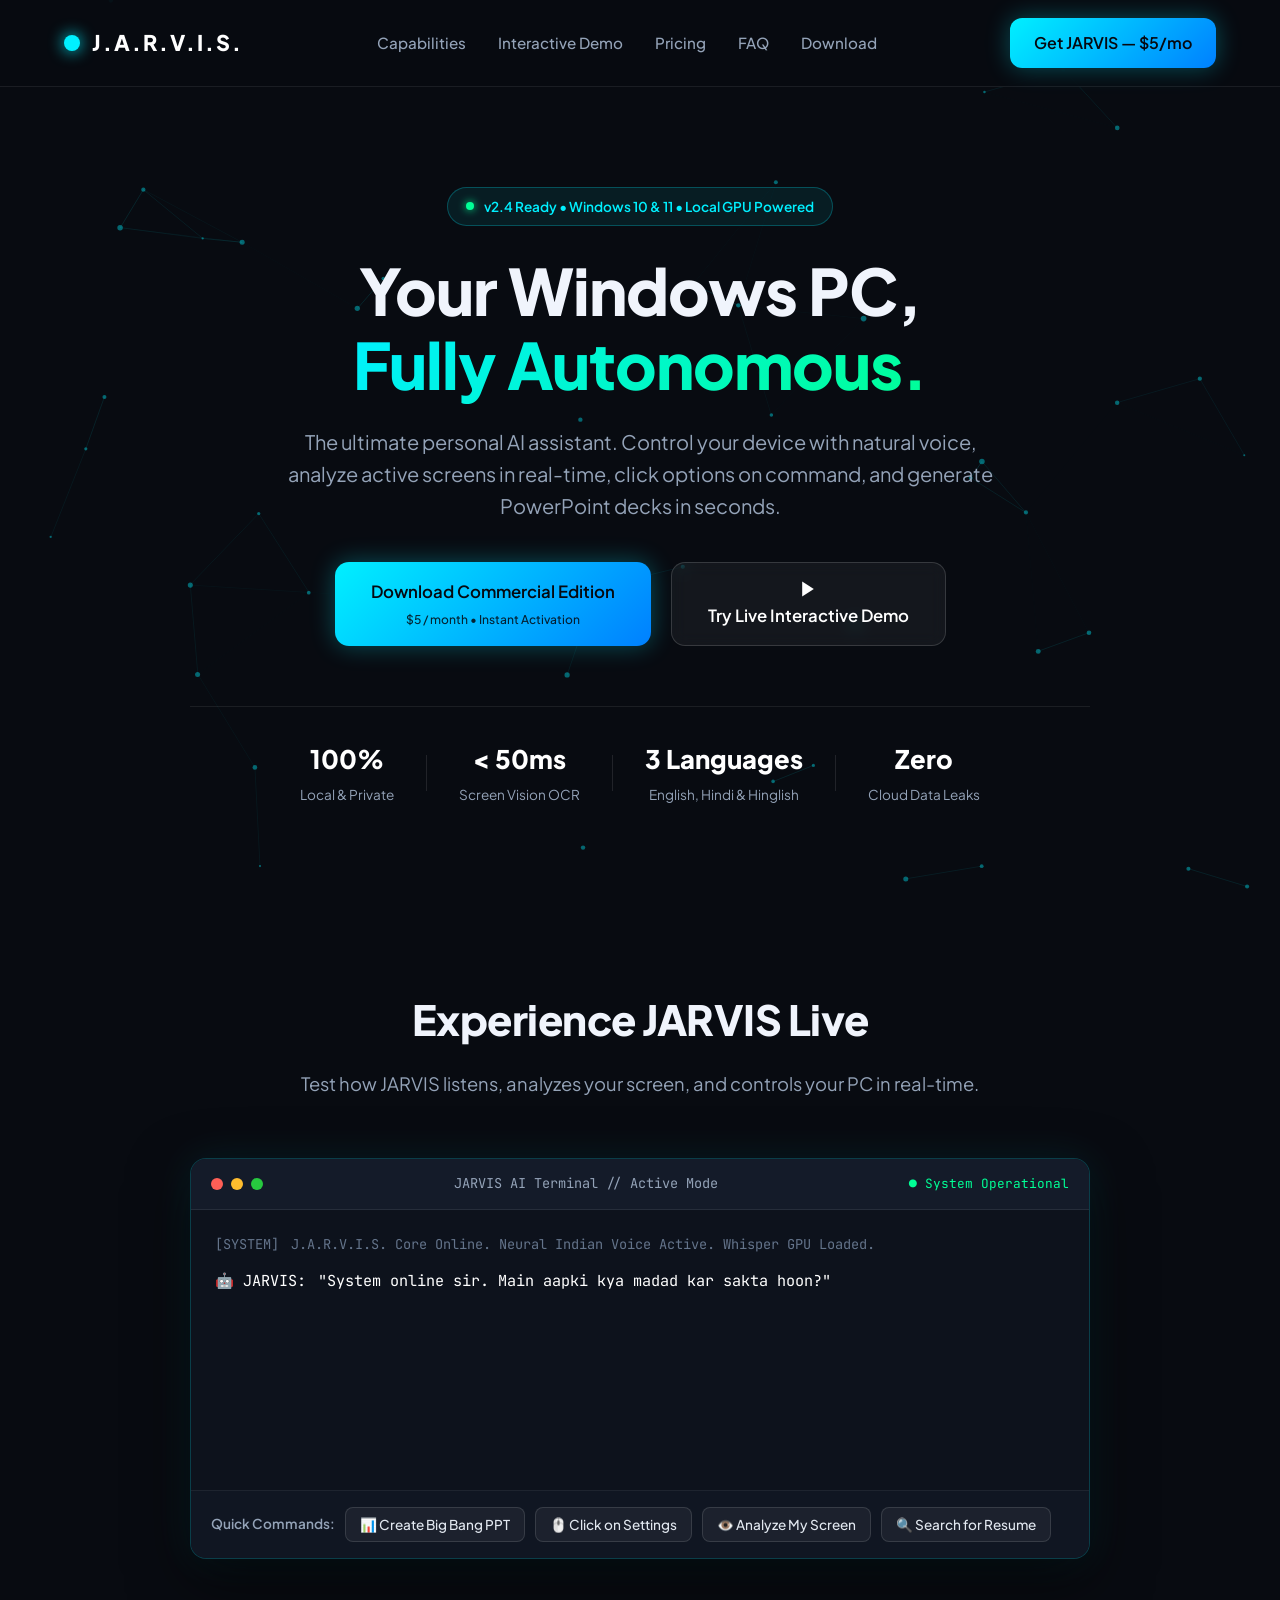
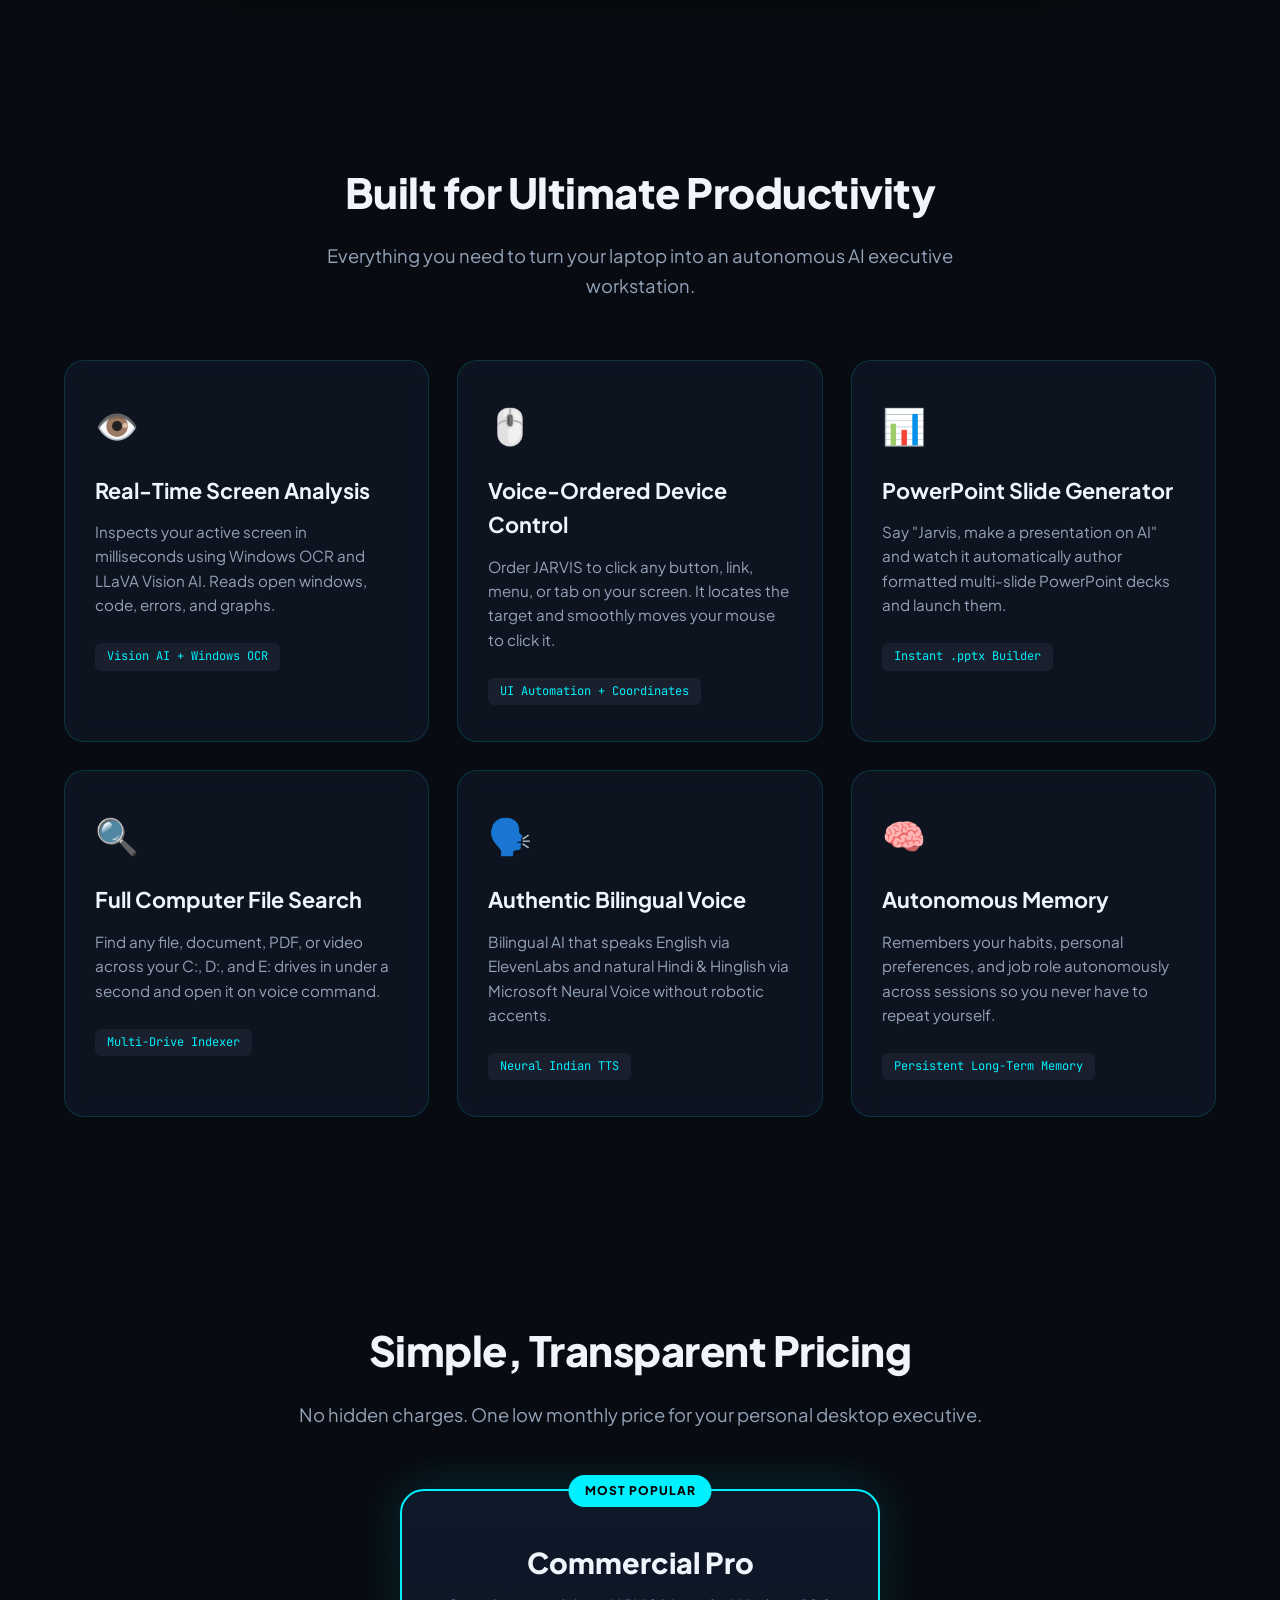
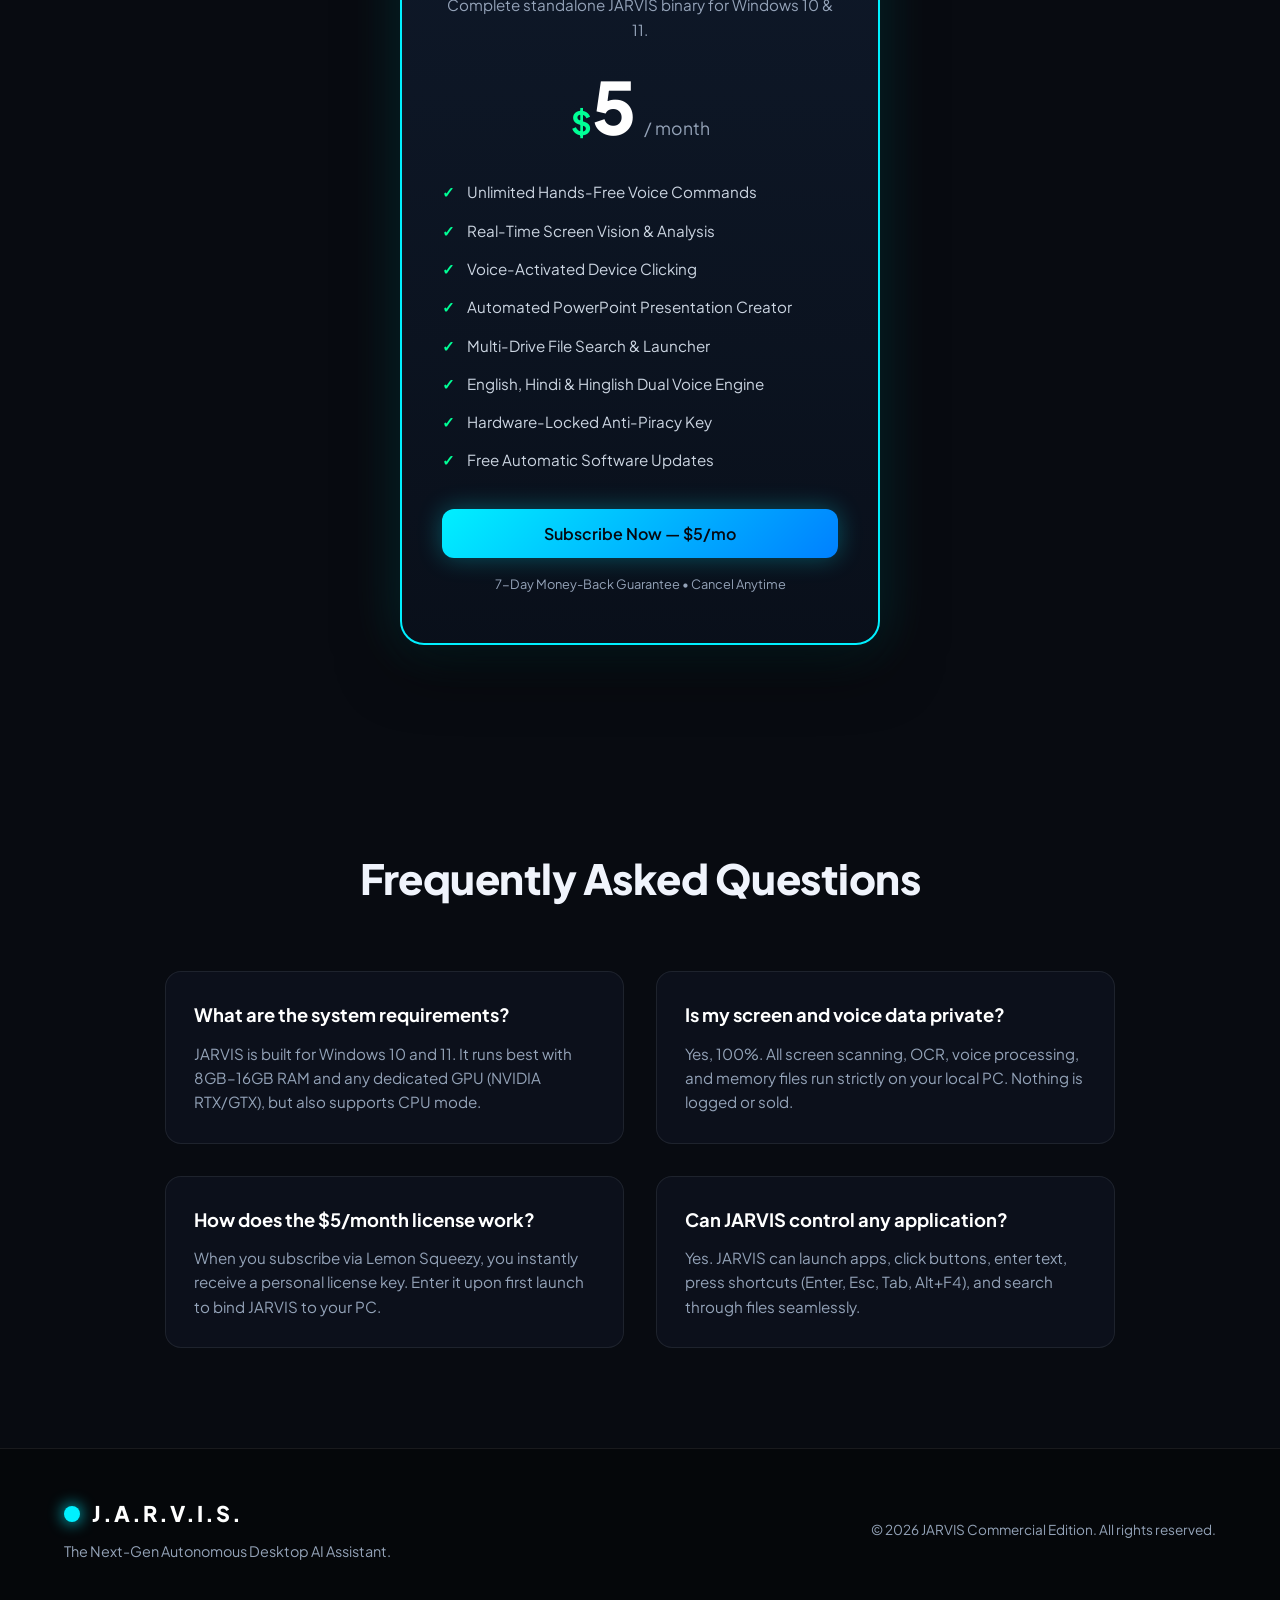
==== website/index.html @ 493669b1 "Add download page and navigation link" ====
<!DOCTYPE html>
<html lang="en">
<head>
  <meta charset="UTF-8">
  <meta name="viewport" content="width=device-width, initial-scale=1.0">
  <title>JARVIS — Autonomous AI Desktop Executive Assistant for Windows</title>
  <meta name="description" content="Control your PC with your voice, analyze your screen in real time, and create PowerPoint presentations on command. Powered by local GPU AI.">
  <link rel="preconnect" href="https://fonts.googleapis.com">
  <link rel="preconnect" href="https://fonts.gstatic.com" crossorigin>
  <link href="https://fonts.googleapis.com/css2?family=Plus+Jakarta+Sans:wght@300;400;500;600;700;800&family=JetBrains+Mono:wght@400;500;700&display=swap" rel="stylesheet">
  <link rel="stylesheet" href="styles.css">
</head>
<body>
  <!-- Cyber Background Canvas -->
  <canvas id="bg-canvas"></canvas>

  <!-- Navigation -->
  <nav class="navbar">
    <div class="nav-container">
      <div class="logo">
        <div class="logo-core"></div>
        <span>J.A.R.V.I.S.</span>
      </div>
      <div class="nav-links">
        <a href="#features">Capabilities</a>
        <a href="#demo">Interactive Demo</a>
        <a href="#pricing">Pricing</a>
        <a href="#faq">FAQ</a>
        <a href="download.html">Download</a>
      </div>
      <div class="nav-action">
        <a href="#pricing" class="btn btn-primary">Get JARVIS — $5/mo</a>
      </div>
    </div>
  </nav>

  <!-- Hero Section -->
  <header class="hero">
    <div class="hero-container">
      <div class="pill-badge">
        <span class="pulsing-dot"></span>
        v2.4 Ready • Windows 10 & 11 • Local GPU Powered
      </div>
      <h1 class="hero-title">
        Your Windows PC,<br>
        <span class="gradient-text">Fully Autonomous.</span>
      </h1>
      <p class="hero-subtitle">
        The ultimate personal AI assistant. Control your device with natural voice, analyze active screens in real-time, click options on command, and generate PowerPoint decks in seconds.
      </p>

      <div class="hero-cta">
        <a href="#pricing" class="btn btn-primary btn-lg">
          <span>Download Commercial Edition</span>
          <span class="btn-subtext">$5 / month • Instant Activation</span>
        </a>
        <a href="#demo" class="btn btn-secondary btn-lg">
          <svg width="20" height="20" viewBox="0 0 24 24" fill="currentColor">
            <polygon points="5 3 19 12 5 21 5 3"></polygon>
          </svg>
          Try Live Interactive Demo
        </a>
      </div>

      <!-- Trust Badges -->
      <div class="hero-stats">
        <div class="stat-item">
          <span class="stat-val">100%</span>
          <span class="stat-label">Local & Private</span>
        </div>
        <div class="stat-divider"></div>
        <div class="stat-item">
          <span class="stat-val">&lt; 50ms</span>
          <span class="stat-label">Screen Vision OCR</span>
        </div>
        <div class="stat-divider"></div>
        <div class="stat-item">
          <span class="stat-val">3 Languages</span>
          <span class="stat-label">English, Hindi & Hinglish</span>
        </div>
        <div class="stat-divider"></div>
        <div class="stat-item">
          <span class="stat-val">Zero</span>
          <span class="stat-label">Cloud Data Leaks</span>
        </div>
      </div>
    </div>
  </header>

  <!-- Live Simulated Playground Section -->
  <section id="demo" class="playground-section">
    <div class="section-container">
      <div class="section-header">
        <h2 class="section-title">Experience JARVIS Live</h2>
        <p class="section-subtitle">Test how JARVIS listens, analyzes your screen, and controls your PC in real-time.</p>
      </div>

      <div class="terminal-window">
        <div class="terminal-bar">
          <div class="terminal-dots">
            <span class="dot red"></span>
            <span class="dot yellow"></span>
            <span class="dot green"></span>
          </div>
          <div class="terminal-title">JARVIS AI Terminal // Active Mode</div>
          <div class="terminal-status">● System Operational</div>
        </div>

        <div class="terminal-body" id="terminal-body">
          <div class="log-row sys">
            <span class="time">[SYSTEM]</span>
            <span>J.A.R.V.I.S. Core Online. Neural Indian Voice Active. Whisper GPU Loaded.</span>
          </div>
          <div class="log-row bot">
            <span class="prefix">🤖 JARVIS:</span>
            <span>"System online sir. Main aapki kya madad kar sakta hoon?"</span>
          </div>
        </div>

        <div class="terminal-presets">
          <span class="presets-label">Quick Commands:</span>
          <button class="preset-pill" onclick="simulateCommand('create_ppt')">📊 Create Big Bang PPT</button>
          <button class="preset-pill" onclick="simulateCommand('click_settings')">🖱️ Click on Settings</button>
          <button class="preset-pill" onclick="simulateCommand('analyze_screen')">👁️ Analyze My Screen</button>
          <button class="preset-pill" onclick="simulateCommand('find_files')">🔍 Search for Resume</button>
        </div>
      </div>
    </div>
  </section>

  <!-- Features Grid -->
  <section id="features" class="features-section">
    <div class="section-container">
      <div class="section-header">
        <h2 class="section-title">Built for Ultimate Productivity</h2>
        <p class="section-subtitle">Everything you need to turn your laptop into an autonomous AI executive workstation.</p>
      </div>

      <div class="features-grid">
        <!-- Feature 1 -->
        <div class="feature-card">
          <div class="feature-icon">👁️</div>
          <h3>Real-Time Screen Analysis</h3>
          <p>Inspects your active screen in milliseconds using Windows OCR and LLaVA Vision AI. Reads open windows, code, errors, and graphs.</p>
          <div class="feature-tag">Vision AI + Windows OCR</div>
        </div>

        <!-- Feature 2 -->
        <div class="feature-card">
          <div class="feature-icon">🖱️</div>
          <h3>Voice-Ordered Device Control</h3>
          <p>Order JARVIS to click any button, link, menu, or tab on your screen. It locates the target and smoothly moves your mouse to click it.</p>
          <div class="feature-tag">UI Automation + Coordinates</div>
        </div>

        <!-- Feature 3 -->
        <div class="feature-card">
          <div class="feature-icon">📊</div>
          <h3>PowerPoint Slide Generator</h3>
          <p>Say "Jarvis, make a presentation on AI" and watch it automatically author formatted multi-slide PowerPoint decks and launch them.</p>
          <div class="feature-tag">Instant .pptx Builder</div>
        </div>

        <!-- Feature 4 -->
        <div class="feature-card">
          <div class="feature-icon">🔍</div>
          <h3>Full Computer File Search</h3>
          <p>Find any file, document, PDF, or video across your C:, D:, and E: drives in under a second and open it on voice command.</p>
          <div class="feature-tag">Multi-Drive Indexer</div>
        </div>

        <!-- Feature 5 -->
        <div class="feature-card">
          <div class="feature-icon">🗣️</div>
          <h3>Authentic Bilingual Voice</h3>
          <p>Bilingual AI that speaks English via ElevenLabs and natural Hindi & Hinglish via Microsoft Neural Voice without robotic accents.</p>
          <div class="feature-tag">Neural Indian TTS</div>
        </div>

        <!-- Feature 6 -->
        <div class="feature-card">
          <div class="feature-icon">🧠</div>
          <h3>Autonomous Memory</h3>
          <p>Remembers your habits, personal preferences, and job role autonomously across sessions so you never have to repeat yourself.</p>
          <div class="feature-tag">Persistent Long-Term Memory</div>
        </div>
      </div>
    </div>
  </section>

  <!-- Pricing Section -->
  <section id="pricing" class="pricing-section">
    <div class="section-container">
      <div class="section-header">
        <h2 class="section-title">Simple, Transparent Pricing</h2>
        <p class="section-subtitle">No hidden charges. One low monthly price for your personal desktop executive.</p>
      </div>

      <div class="pricing-card-wrapper">
        <div class="pricing-card featured">
          <div class="pricing-badge">MOST POPULAR</div>
          <h3 class="plan-name">Commercial Pro</h3>
          <p class="plan-desc">Complete standalone JARVIS binary for Windows 10 & 11.</p>
          
          <div class="plan-price">
            <span class="currency">$</span>
            <span class="amount">5</span>
            <span class="period">/ month</span>
          </div>

          <ul class="plan-features">
            <li><span>✓</span> Unlimited Hands-Free Voice Commands</li>
            <li><span>✓</span> Real-Time Screen Vision & Analysis</li>
            <li><span>✓</span> Voice-Activated Device Clicking</li>
            <li><span>✓</span> Automated PowerPoint Presentation Creator</li>
            <li><span>✓</span> Multi-Drive File Search & Launcher</li>
            <li><span>✓</span> English, Hindi & Hinglish Dual Voice Engine</li>
            <li><span>✓</span> Hardware-Locked Anti-Piracy Key</li>
            <li><span>✓</span> Free Automatic Software Updates</li>
          </ul>

          <a href="https://yourstore.lemonsqueezy.com" class="btn btn-primary btn-block">
            Subscribe Now — $5/mo
          </a>
          <p class="money-back">7-Day Money-Back Guarantee • Cancel Anytime</p>
        </div>
      </div>
    </div>
  </section>

  <!-- FAQ Section -->
  <section id="faq" class="faq-section">
    <div class="section-container">
      <div class="section-header">
        <h2 class="section-title">Frequently Asked Questions</h2>
      </div>

      <div class="faq-grid">
        <div class="faq-item">
          <h4>What are the system requirements?</h4>
          <p>JARVIS is built for Windows 10 and 11. It runs best with 8GB–16GB RAM and any dedicated GPU (NVIDIA RTX/GTX), but also supports CPU mode.</p>
        </div>
        <div class="faq-item">
          <h4>Is my screen and voice data private?</h4>
          <p>Yes, 100%. All screen scanning, OCR, voice processing, and memory files run strictly on your local PC. Nothing is logged or sold.</p>
        </div>
        <div class="faq-item">
          <h4>How does the $5/month license work?</h4>
          <p>When you subscribe via Lemon Squeezy, you instantly receive a personal license key. Enter it upon first launch to bind JARVIS to your PC.</p>
        </div>
        <div class="faq-item">
          <h4>Can JARVIS control any application?</h4>
          <p>Yes. JARVIS can launch apps, click buttons, enter text, press shortcuts (Enter, Esc, Tab, Alt+F4), and search through files seamlessly.</p>
        </div>
      </div>
    </div>
  </section>

  <!-- Footer -->
  <footer class="footer">
    <div class="footer-container">
      <div class="footer-brand">
        <div class="logo">
          <div class="logo-core"></div>
          <span>J.A.R.V.I.S.</span>
        </div>
        <p>The Next-Gen Autonomous Desktop AI Assistant.</p>
      </div>
      <div class="footer-copy">
        © 2026 JARVIS Commercial Edition. All rights reserved.
      </div>
    </div>
  </footer>

  <script src="app.js"></script>
</body>
</html>
---- website/styles.css ----
:root {
  --bg-dark: #080b11;
  --bg-card: rgba(16, 23, 38, 0.75);
  --bg-card-border: rgba(0, 240, 255, 0.15);
  --cyan: #00f0ff;
  --cyan-glow: rgba(0, 240, 255, 0.35);
  --blue: #0080ff;
  --green: #00ff96;
  --text-main: #f0f4fc;
  --text-muted: #94a3b8;
  --font-main: 'Plus Jakarta Sans', -apple-system, sans-serif;
  --font-code: 'JetBrains Mono', monospace;
}

* {
  box-sizing: border-box;
  margin: 0;
  padding: 0;
}

html {
  scroll-behavior: smooth;
}

body {
  background-color: var(--bg-dark);
  color: var(--text-main);
  font-family: var(--font-main);
  line-height: 1.6;
  overflow-x: hidden;
  position: relative;
}

#bg-canvas {
  position: fixed;
  top: 0;
  left: 0;
  width: 100vw;
  height: 100vh;
  z-index: -1;
  pointer-events: none;
}

/* Navbar */
.navbar {
  position: sticky;
  top: 0;
  z-index: 100;
  backdrop-filter: blur(16px);
  background: rgba(8, 11, 17, 0.85);
  border-bottom: 1px solid rgba(255, 255, 255, 0.08);
  padding: 18px 0;
}

.nav-container {
  max-width: 1200px;
  margin: 0 auto;
  padding: 0 24px;
  display: flex;
  align-items: center;
  justify-content: space-between;
}

.logo {
  display: flex;
  align-items: center;
  gap: 12px;
  font-weight: 800;
  font-size: 1.35rem;
  letter-spacing: 2px;
  color: #fff;
}

.logo-core {
  width: 16px;
  height: 16px;
  border-radius: 50%;
  background: var(--cyan);
  box-shadow: 0 0 16px var(--cyan);
  animation: pulse 2s infinite ease-in-out;
}

@keyframes pulse {
  0%, 100% { transform: scale(1); opacity: 0.85; }
  50% { transform: scale(1.3); opacity: 1; box-shadow: 0 0 24px var(--cyan); }
}

.nav-links {
  display: flex;
  gap: 32px;
}

.nav-links a {
  color: var(--text-muted);
  text-decoration: none;
  font-size: 0.95rem;
  font-weight: 500;
  transition: color 0.2s;
}

.nav-links a:hover {
  color: var(--cyan);
}

/* Buttons */
.btn {
  display: inline-flex;
  flex-direction: column;
  align-items: center;
  justify-content: center;
  gap: 4px;
  padding: 12px 24px;
  border-radius: 12px;
  font-weight: 600;
  text-decoration: none;
  cursor: pointer;
  transition: all 0.25s ease;
  border: none;
}

.btn-primary {
  background: linear-gradient(135deg, #00f0ff, #0080ff);
  color: #060910;
  box-shadow: 0 0 24px rgba(0, 240, 255, 0.3);
}

.btn-primary:hover {
  transform: translateY(-2px);
  box-shadow: 0 0 36px rgba(0, 240, 255, 0.5);
}

.btn-secondary {
  background: rgba(255, 255, 255, 0.05);
  color: #fff;
  border: 1px solid rgba(255, 255, 255, 0.15);
  backdrop-filter: blur(8px);
}

.btn-secondary:hover {
  background: rgba(255, 255, 255, 0.1);
  border-color: var(--cyan);
  color: var(--cyan);
}

.btn-lg {
  padding: 16px 36px;
  font-size: 1.05rem;
  border-radius: 14px;
}

.btn-subtext {
  font-size: 0.75rem;
  font-weight: 500;
  opacity: 0.85;
}

.btn-block {
  width: 100%;
}

/* Hero */
.hero {
  padding: 100px 24px 80px;
  text-align: center;
  position: relative;
}

.hero-container {
  max-width: 900px;
  margin: 0 auto;
}

.pill-badge {
  display: inline-flex;
  align-items: center;
  gap: 10px;
  padding: 8px 18px;
  background: rgba(0, 240, 255, 0.08);
  border: 1px solid rgba(0, 240, 255, 0.25);
  border-radius: 100px;
  font-size: 0.85rem;
  font-weight: 600;
  color: var(--cyan);
  margin-bottom: 28px;
}

.pulsing-dot {
  width: 8px;
  height: 8px;
  background: var(--green);
  border-radius: 50%;
  box-shadow: 0 0 8px var(--green);
}

.hero-title {
  font-size: 4rem;
  font-weight: 800;
  line-height: 1.15;
  letter-spacing: -1px;
  margin-bottom: 24px;
}

.gradient-text {
  background: linear-gradient(135deg, #00f0ff, #00ff96);
  -webkit-background-clip: text;
  -webkit-text-fill-color: transparent;
}

.hero-subtitle {
  font-size: 1.25rem;
  color: var(--text-muted);
  max-width: 720px;
  margin: 0 auto 40px;
}

.hero-cta {
  display: flex;
  justify-content: center;
  gap: 20px;
  margin-bottom: 60px;
  flex-wrap: wrap;
}

.hero-stats {
  display: flex;
  justify-content: center;
  align-items: center;
  gap: 32px;
  padding-top: 32px;
  border-top: 1px solid rgba(255, 255, 255, 0.08);
  flex-wrap: wrap;
}

.stat-item {
  display: flex;
  flex-direction: column;
  gap: 4px;
}

.stat-val {
  font-size: 1.6rem;
  font-weight: 800;
  color: #fff;
}

.stat-label {
  font-size: 0.85rem;
  color: var(--text-muted);
}

.stat-divider {
  width: 1px;
  height: 36px;
  background: rgba(255, 255, 255, 0.1);
}

/* Section Common */
.section-container {
  max-width: 1200px;
  margin: 0 auto;
  padding: 100px 24px;
}

.section-header {
  text-align: center;
  max-width: 700px;
  margin: 0 auto 60px;
}

.section-title {
  font-size: 2.6rem;
  font-weight: 800;
  margin-bottom: 16px;
  letter-spacing: -0.5px;
}

.section-subtitle {
  color: var(--text-muted);
  font-size: 1.15rem;
}

/* Terminal Playground */
.terminal-window {
  background: #0d121c;
  border: 1px solid rgba(0, 240, 255, 0.2);
  border-radius: 16px;
  overflow: hidden;
  box-shadow: 0 20px 60px rgba(0, 0, 0, 0.6), 0 0 40px rgba(0, 240, 255, 0.1);
  max-width: 900px;
  margin: 0 auto;
}

.terminal-bar {
  background: #141b29;
  padding: 14px 20px;
  display: flex;
  align-items: center;
  justify-content: space-between;
  border-bottom: 1px solid rgba(255, 255, 255, 0.08);
}

.terminal-dots {
  display: flex;
  gap: 8px;
}

.dot {
  width: 12px;
  height: 12px;
  border-radius: 50%;
}
.dot.red { background: #ff5f56; }
.dot.yellow { background: #ffbd2e; }
.dot.green { background: #27c93f; }

.terminal-title {
  font-family: var(--font-code);
  font-size: 0.85rem;
  color: var(--text-muted);
}

.terminal-status {
  font-family: var(--font-code);
  font-size: 0.8rem;
  color: var(--green);
}

.terminal-body {
  padding: 24px;
  min-height: 280px;
  max-height: 380px;
  overflow-y: auto;
  font-family: var(--font-code);
  font-size: 0.95rem;
  display: flex;
  flex-direction: column;
  gap: 16px;
}

.log-row {
  display: flex;
  gap: 12px;
  line-height: 1.5;
}

.log-row.sys {
  color: #64748b;
  font-size: 0.85rem;
}

.log-row.user {
  color: var(--cyan);
}

.log-row.bot {
  color: #fff;
}

.log-row.action {
  color: #fbbf24;
}

.terminal-presets {
  background: #101622;
  padding: 16px 20px;
  border-top: 1px solid rgba(255, 255, 255, 0.06);
  display: flex;
  align-items: center;
  gap: 10px;
  flex-wrap: wrap;
}

.presets-label {
  font-size: 0.85rem;
  color: var(--text-muted);
  font-weight: 600;
}

.preset-pill {
  background: rgba(255, 255, 255, 0.05);
  border: 1px solid rgba(255, 255, 255, 0.12);
  color: #e2e8f0;
  padding: 8px 14px;
  border-radius: 8px;
  font-size: 0.85rem;
  cursor: pointer;
  transition: all 0.2s;
  font-family: var(--font-main);
  font-weight: 500;
}

.preset-pill:hover {
  background: rgba(0, 240, 255, 0.12);
  border-color: var(--cyan);
  color: var(--cyan);
}

/* Features Grid */
.features-grid {
  display: grid;
  grid-template-columns: repeat(auto-fit, minmax(340px, 1fr));
  gap: 28px;
}

.feature-card {
  background: var(--bg-card);
  border: 1px solid var(--bg-card-border);
  padding: 36px 30px;
  border-radius: 20px;
  backdrop-filter: blur(12px);
  transition: transform 0.25s, border-color 0.25s, box-shadow 0.25s;
}

.feature-card:hover {
  transform: translateY(-6px);
  border-color: var(--cyan);
  box-shadow: 0 12px 40px rgba(0, 240, 255, 0.15);
}

.feature-icon {
  font-size: 2.2rem;
  margin-bottom: 20px;
}

.feature-card h3 {
  font-size: 1.35rem;
  font-weight: 700;
  margin-bottom: 12px;
}

.feature-card p {
  color: var(--text-muted);
  font-size: 0.95rem;
  margin-bottom: 24px;
}

.feature-tag {
  display: inline-block;
  padding: 4px 12px;
  border-radius: 6px;
  background: rgba(255, 255, 255, 0.05);
  font-family: var(--font-code);
  font-size: 0.75rem;
  color: var(--cyan);
}

/* Pricing Card */
.pricing-card-wrapper {
  max-width: 480px;
  margin: 0 auto;
}

.pricing-card {
  background: linear-gradient(180deg, rgba(16, 26, 44, 0.9), rgba(10, 16, 28, 0.9));
  border: 2px solid var(--cyan);
  border-radius: 24px;
  padding: 48px 40px;
  position: relative;
  box-shadow: 0 20px 60px rgba(0, 0, 0, 0.6), 0 0 50px rgba(0, 240, 255, 0.2);
  text-align: center;
}

.pricing-badge {
  position: absolute;
  top: -16px;
  left: 50%;
  transform: translateX(-50%);
  background: var(--cyan);
  color: #000;
  font-weight: 800;
  font-size: 0.75rem;
  padding: 6px 16px;
  border-radius: 100px;
  letter-spacing: 1px;
}

.plan-name {
  font-size: 1.8rem;
  font-weight: 800;
  margin-bottom: 8px;
}

.plan-desc {
  color: var(--text-muted);
  font-size: 0.95rem;
  margin-bottom: 28px;
}

.plan-price {
  display: flex;
  align-items: baseline;
  justify-content: center;
  margin-bottom: 32px;
}

.plan-price .currency {
  font-size: 2rem;
  font-weight: 700;
  color: var(--green);
}

.plan-price .amount {
  font-size: 4.5rem;
  font-weight: 800;
  color: #fff;
  line-height: 1;
}

.plan-price .period {
  font-size: 1.1rem;
  color: var(--text-muted);
  margin-left: 8px;
}

.plan-features {
  list-style: none;
  text-align: left;
  margin-bottom: 36px;
  display: flex;
  flex-direction: column;
  gap: 14px;
}

.plan-features li {
  display: flex;
  align-items: center;
  gap: 12px;
  font-size: 0.95rem;
  color: #cbd5e1;
}

.plan-features li span {
  color: var(--green);
  font-weight: 800;
}

.money-back {
  font-size: 0.8rem;
  color: var(--text-muted);
  margin-top: 16px;
}

/* FAQ */
.faq-grid {
  display: grid;
  grid-template-columns: repeat(auto-fit, minmax(400px, 1fr));
  gap: 32px;
  max-width: 950px;
  margin: 0 auto;
}

.faq-item {
  background: rgba(16, 23, 38, 0.5);
  border: 1px solid rgba(255, 255, 255, 0.08);
  padding: 28px;
  border-radius: 16px;
}

.faq-item h4 {
  font-size: 1.15rem;
  margin-bottom: 12px;
  color: #fff;
}

.faq-item p {
  color: var(--text-muted);
  font-size: 0.95rem;
}

/* Footer */
.footer {
  border-top: 1px solid rgba(255, 255, 255, 0.08);
  padding: 48px 0;
  background: #05070a;
}

.footer-container {
  max-width: 1200px;
  margin: 0 auto;
  padding: 0 24px;
  display: flex;
  align-items: center;
  justify-content: space-between;
  flex-wrap: wrap;
  gap: 24px;
}

.footer-brand p {
  color: var(--text-muted);
  font-size: 0.9rem;
  margin-top: 8px;
}

.footer-copy {
  color: var(--text-muted);
  font-size: 0.85rem;
}

@media (max-width: 768px) {
  .hero-title { font-size: 2.8rem; }
  .nav-links { display: none; }
  .features-grid { grid-template-columns: 1fr; }
  .faq-grid { grid-template-columns: 1fr; }
}
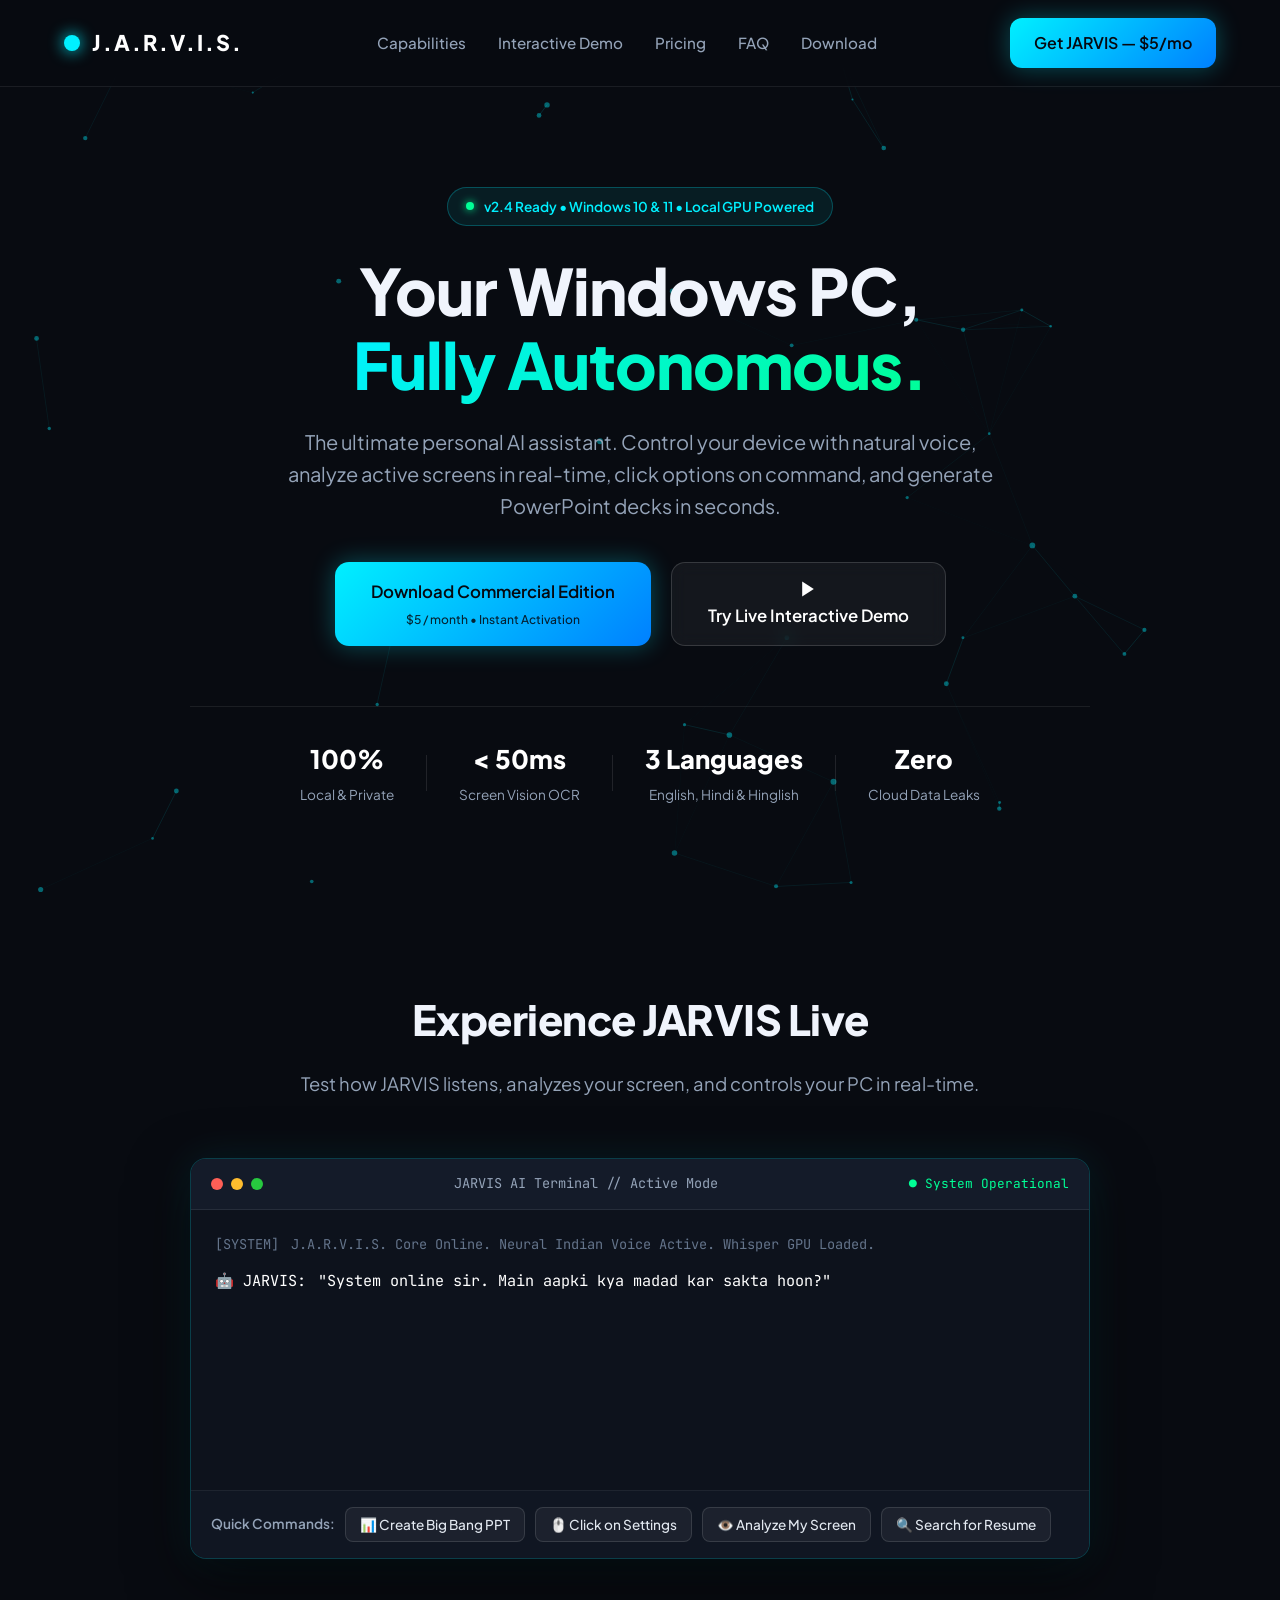
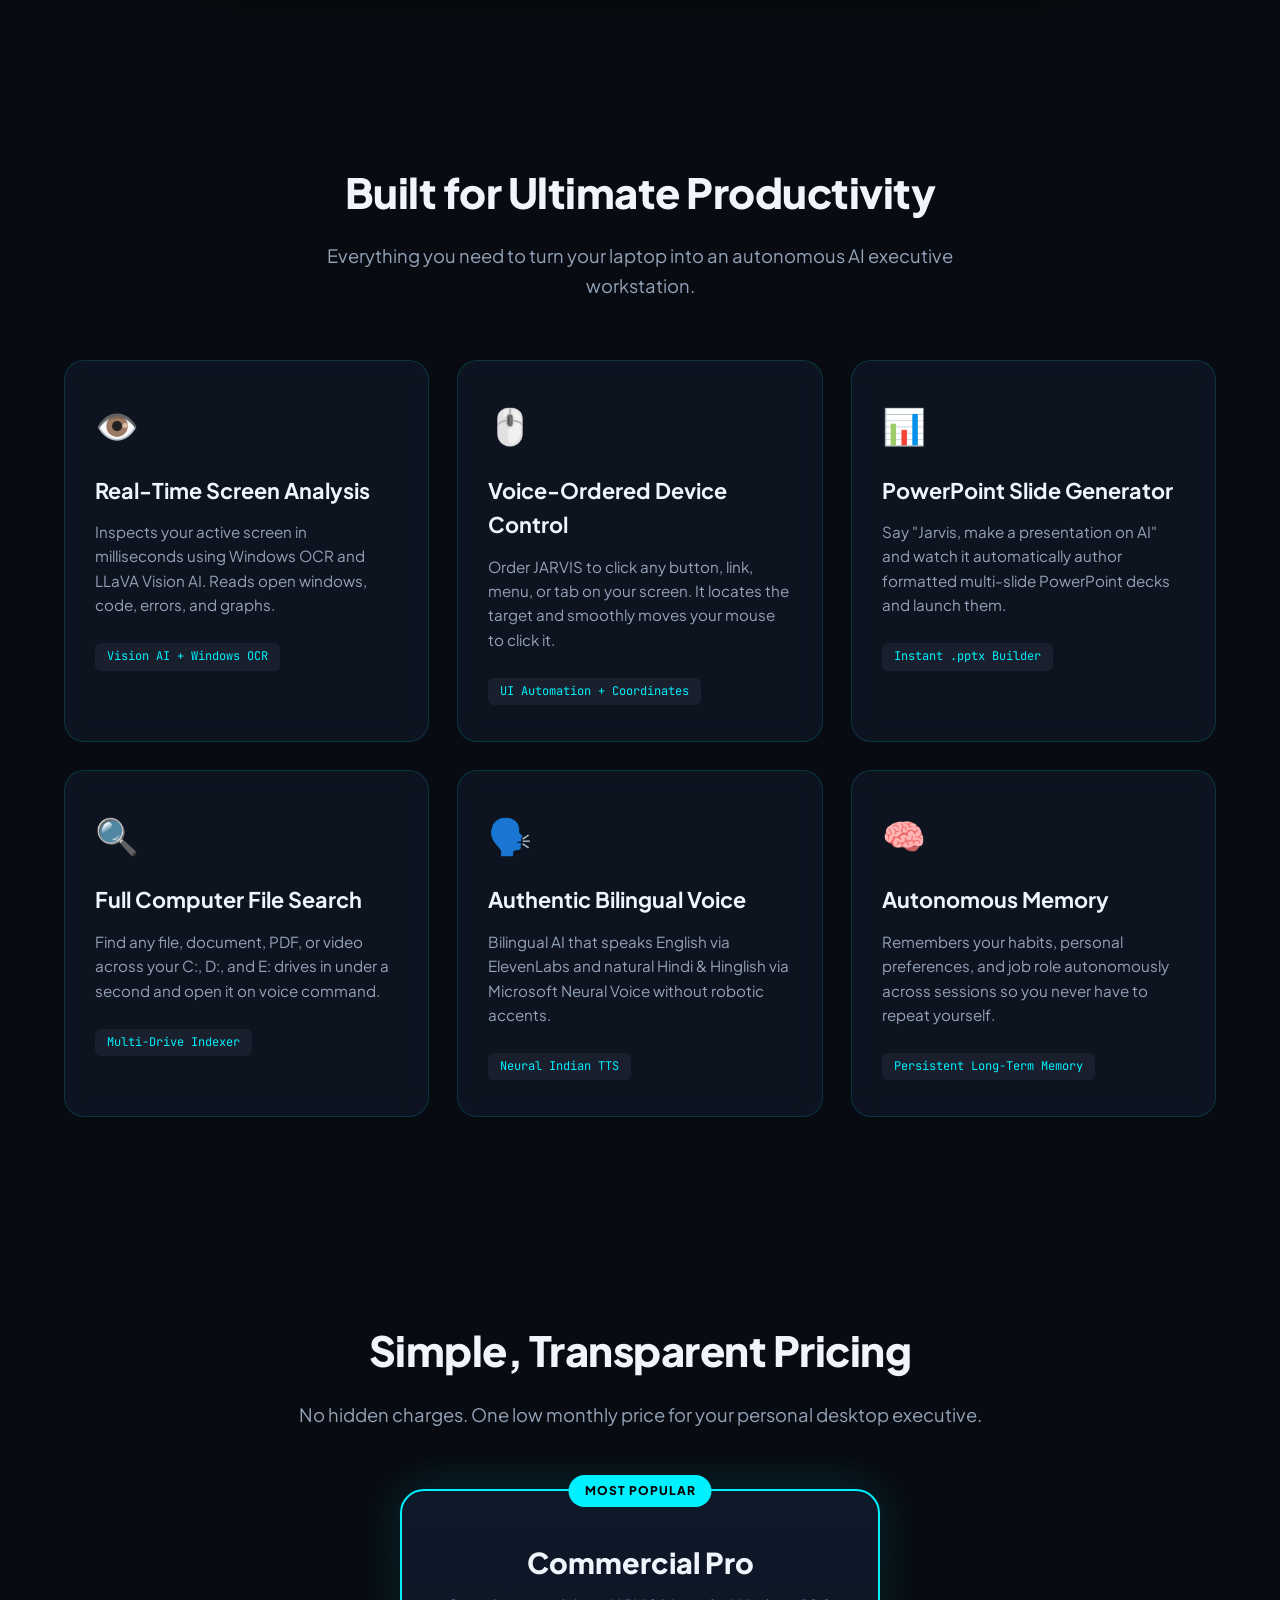
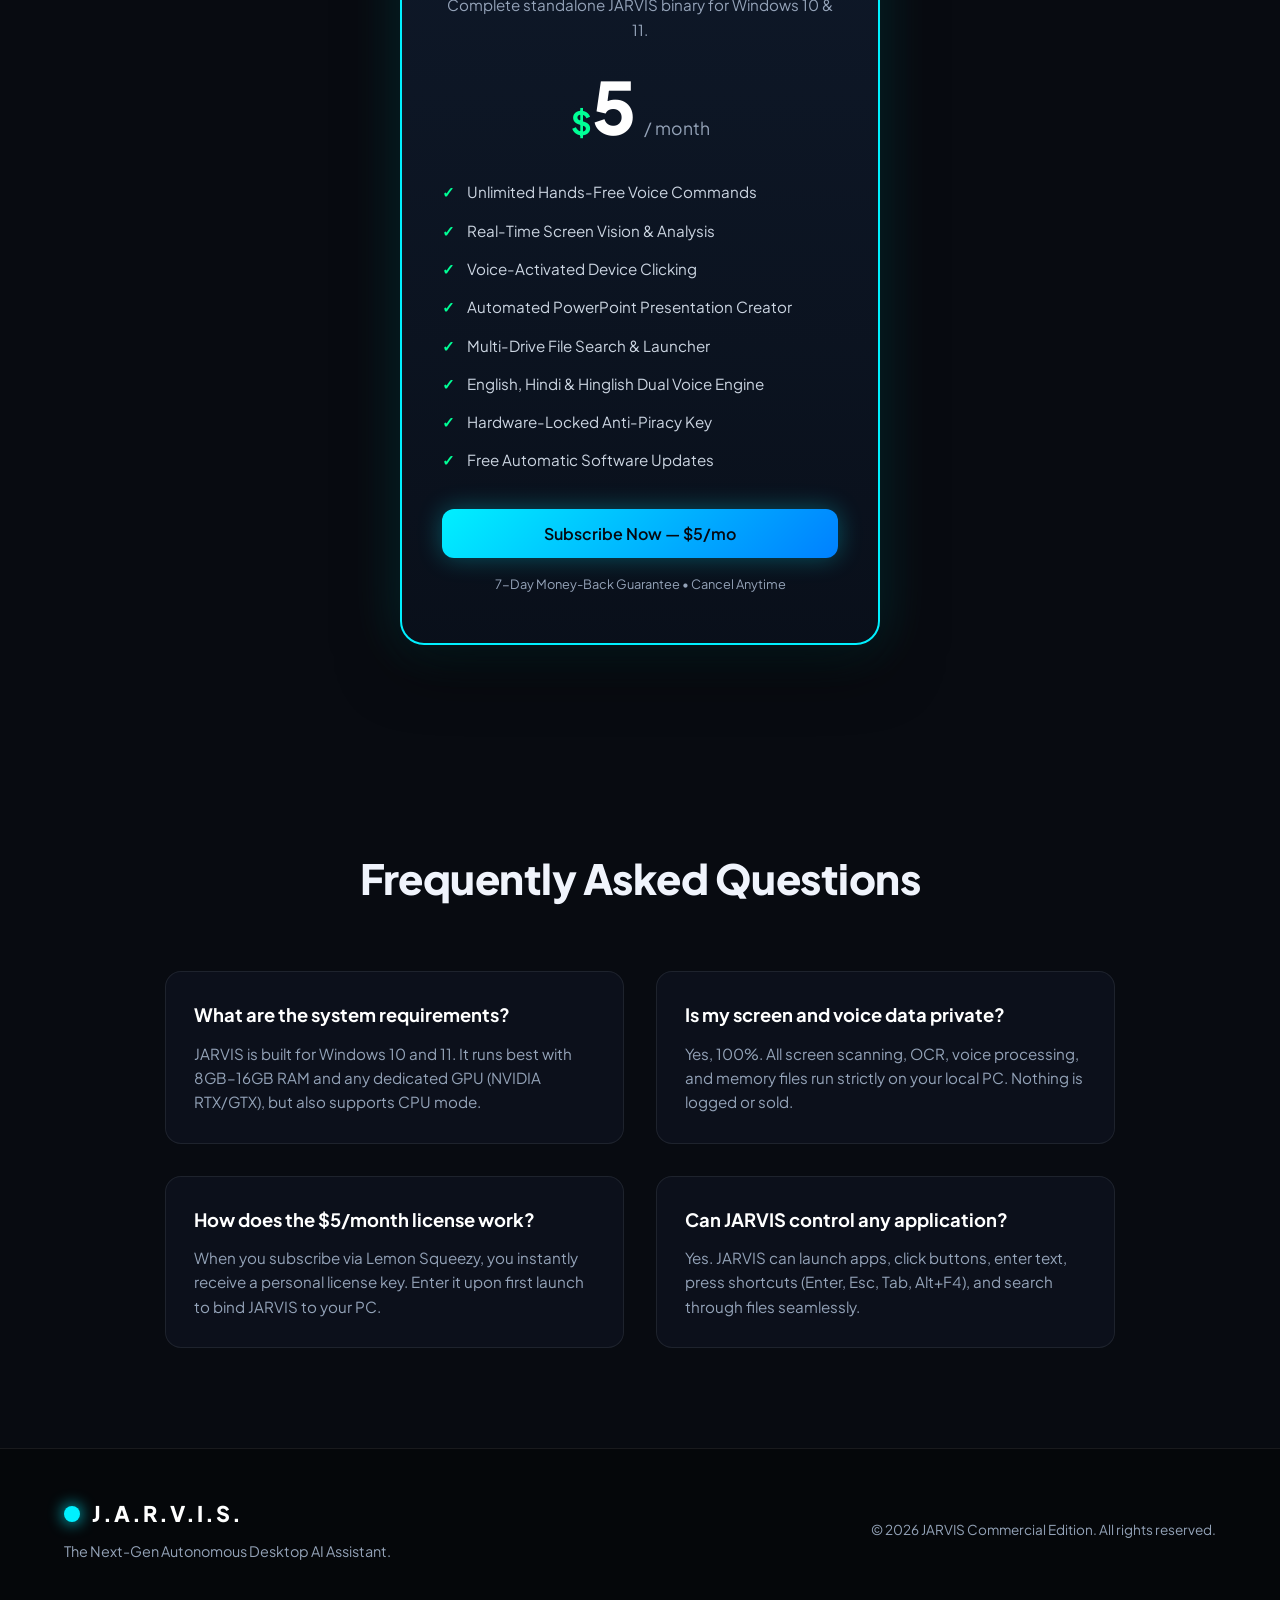
==== commit cc95337f: "Update Lemon Squeezy URL and add download page to docs" ====
--- a/website/index.html
+++ b/website/index.html
@@ -219,7 +219,7 @@
             <li><span>✓</span> Free Automatic Software Updates</li>
           </ul>
 
-          <a href="https://yourstore.lemonsqueezy.com" class="btn btn-primary btn-block">
+          <a href="https://paarushanand22.lemonsqueezy.com" class="btn btn-primary btn-block">
             Subscribe Now — $5/mo
           </a>
           <p class="money-back">7-Day Money-Back Guarantee • Cancel Anytime</p>
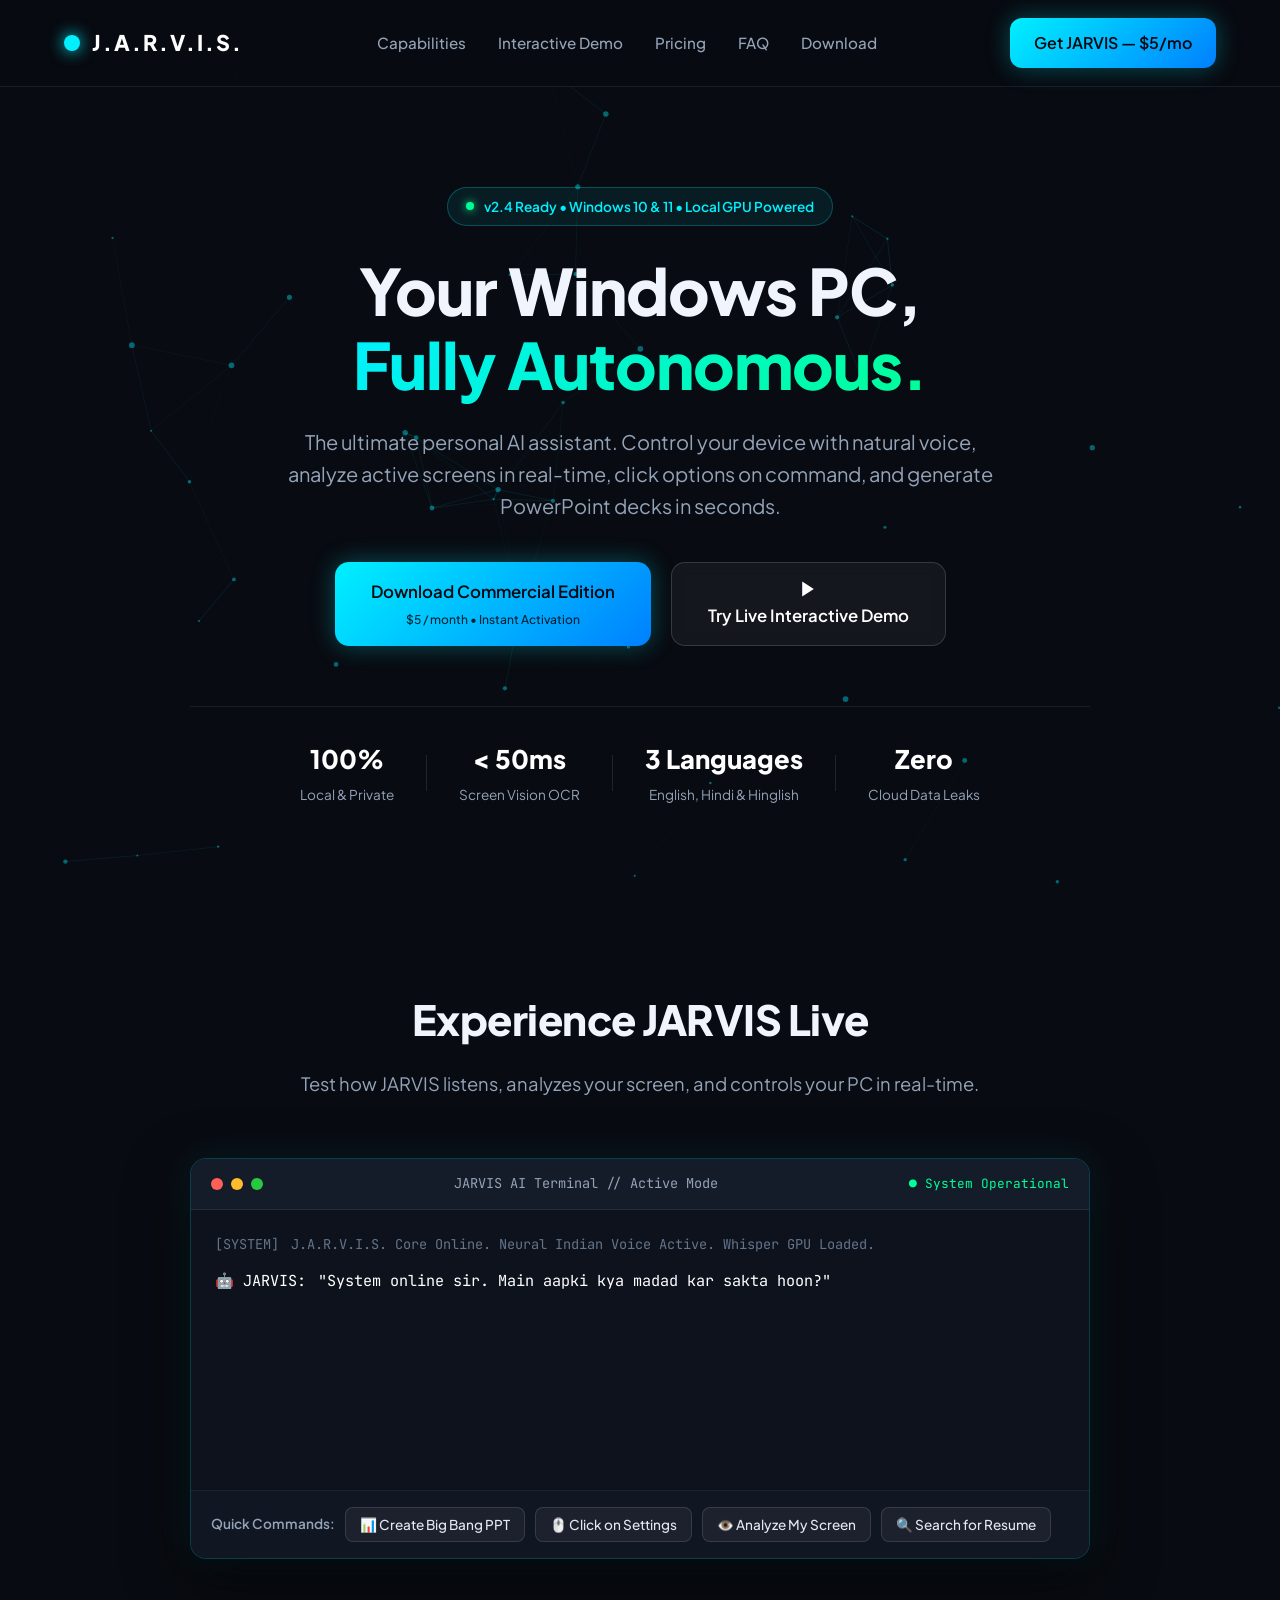
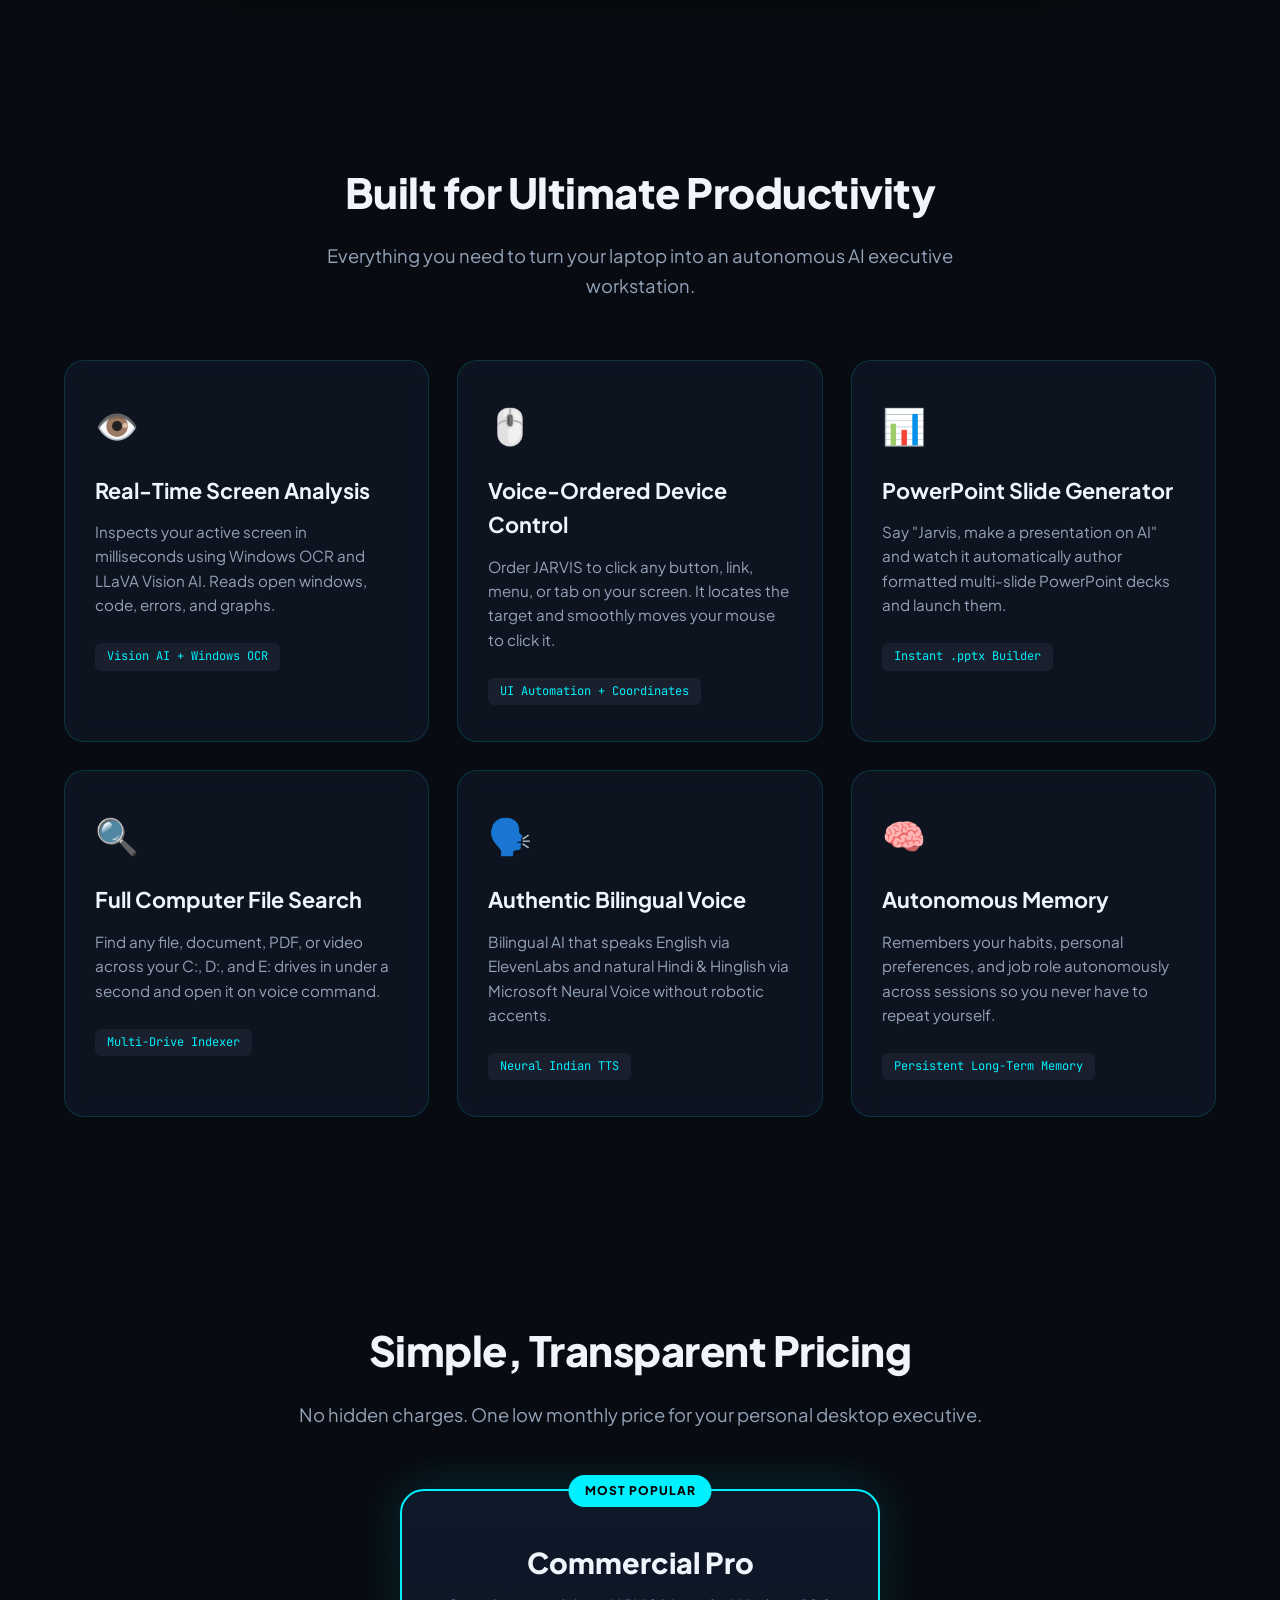
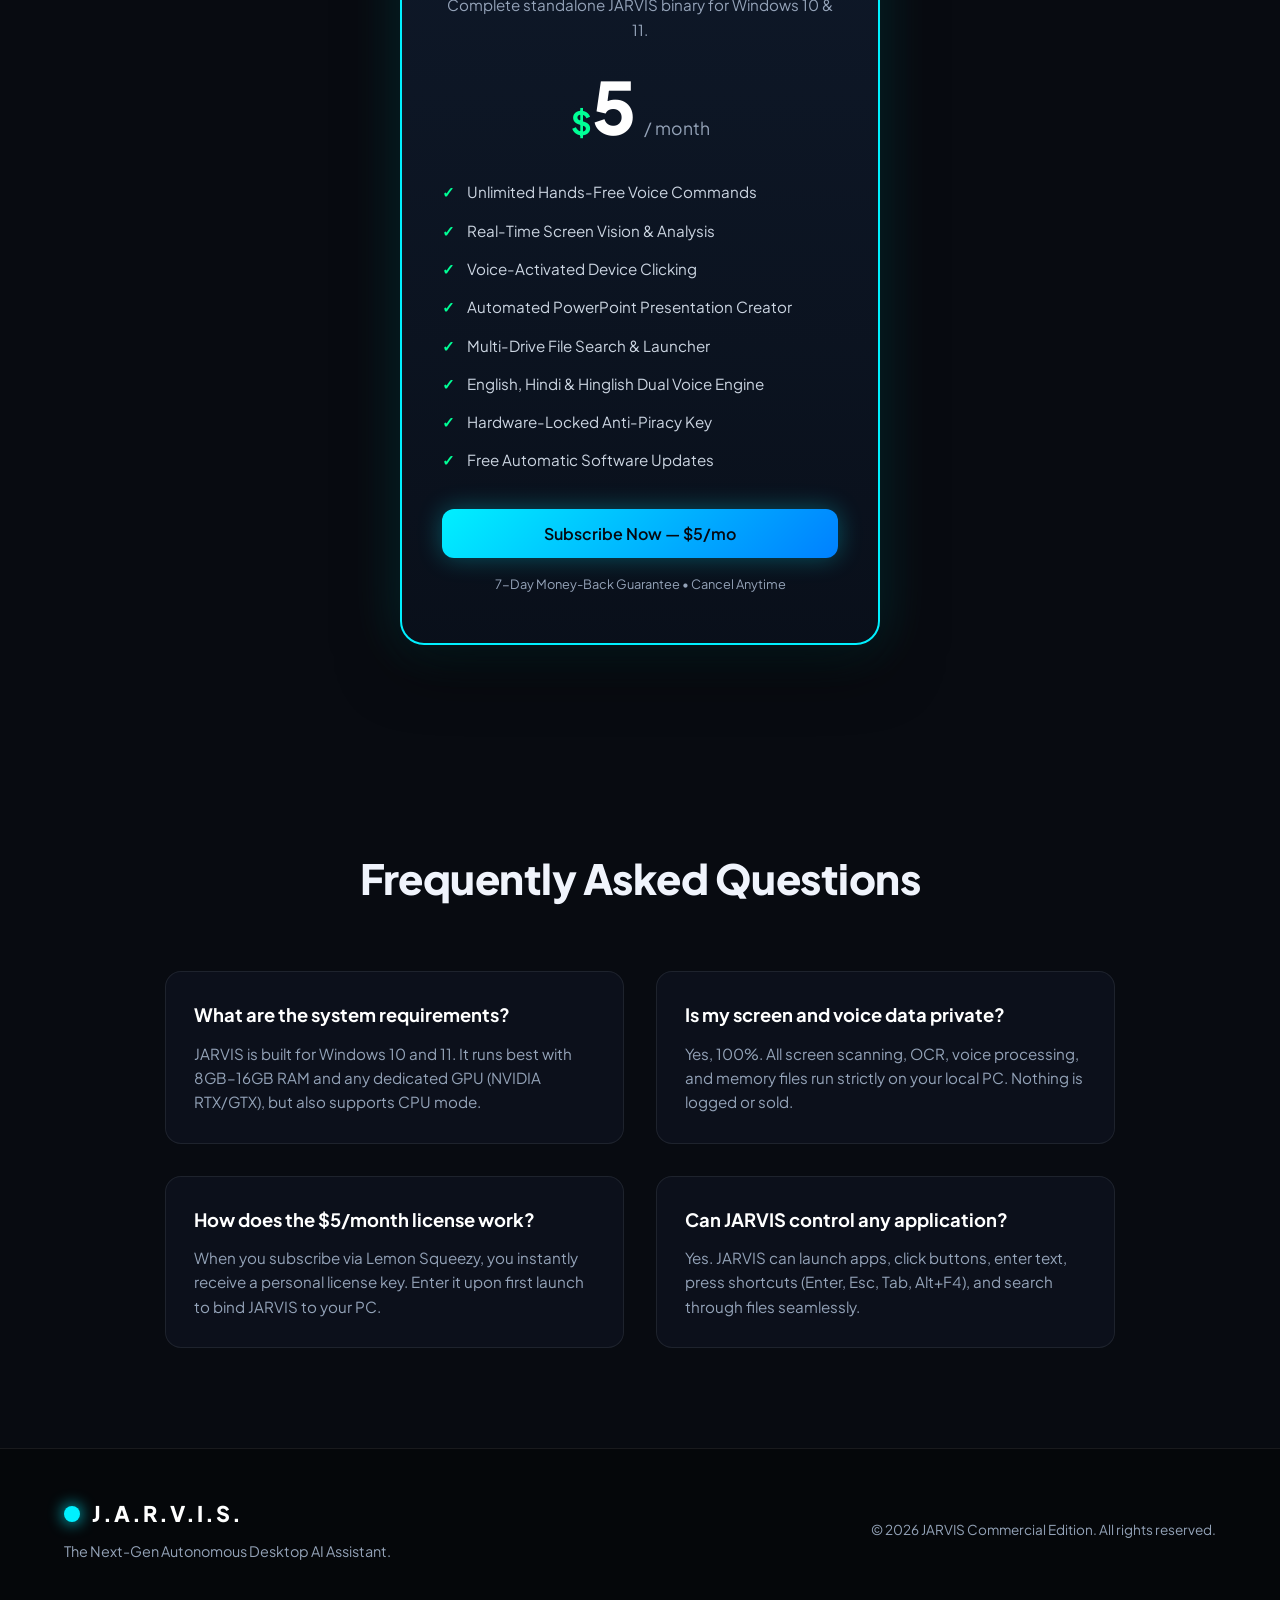
==== commit 609c1fdd: "Update download button to Google Drive direct link" ====
--- a/website/index.html
+++ b/website/index.html
@@ -50,7 +50,7 @@
       </p>
 
       <div class="hero-cta">
-        <a href="#pricing" class="btn btn-primary btn-lg">
+        <a href="https://drive.google.com/uc?export=download&id=1VoDySlDbKsOuo-lEMhZ5XF8BFnTOHtTJ" class="btn btn-primary btn-lg">
           <span>Download Commercial Edition</span>
           <span class="btn-subtext">$5 / month • Instant Activation</span>
         </a>
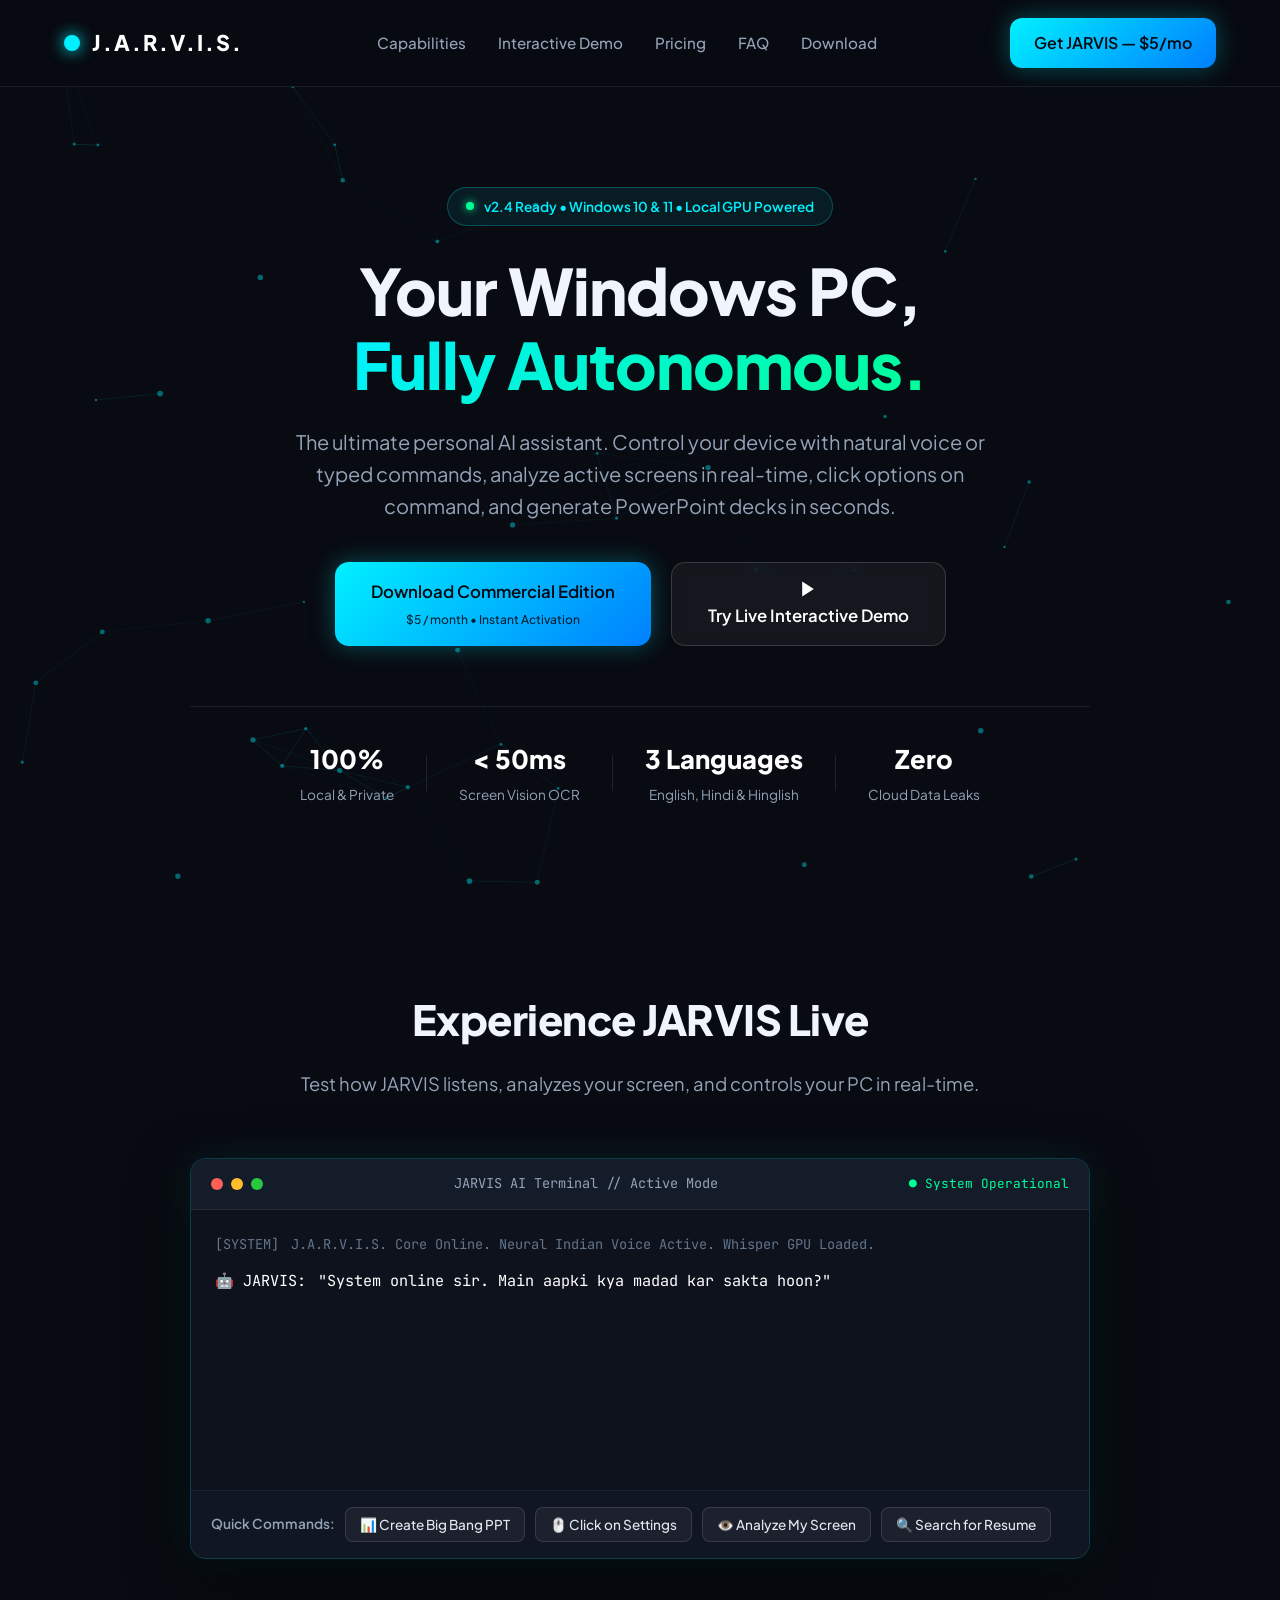
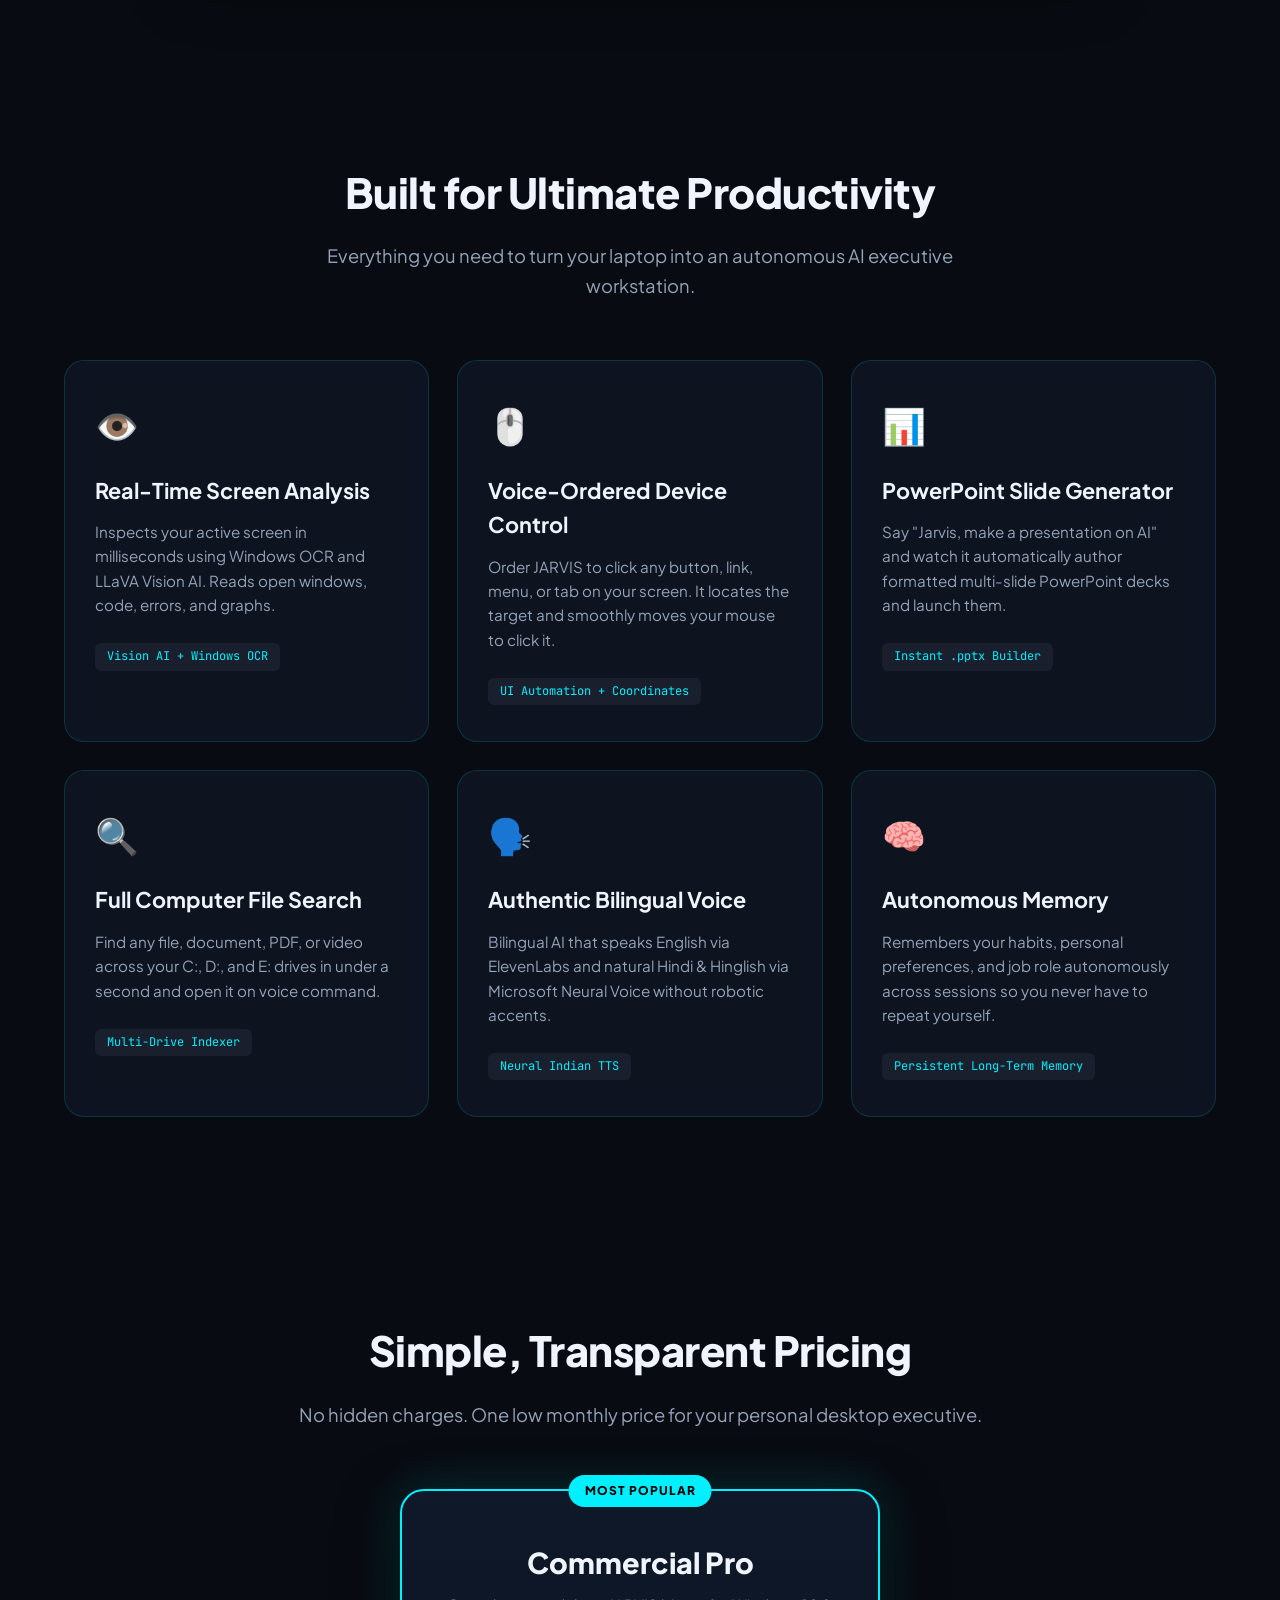
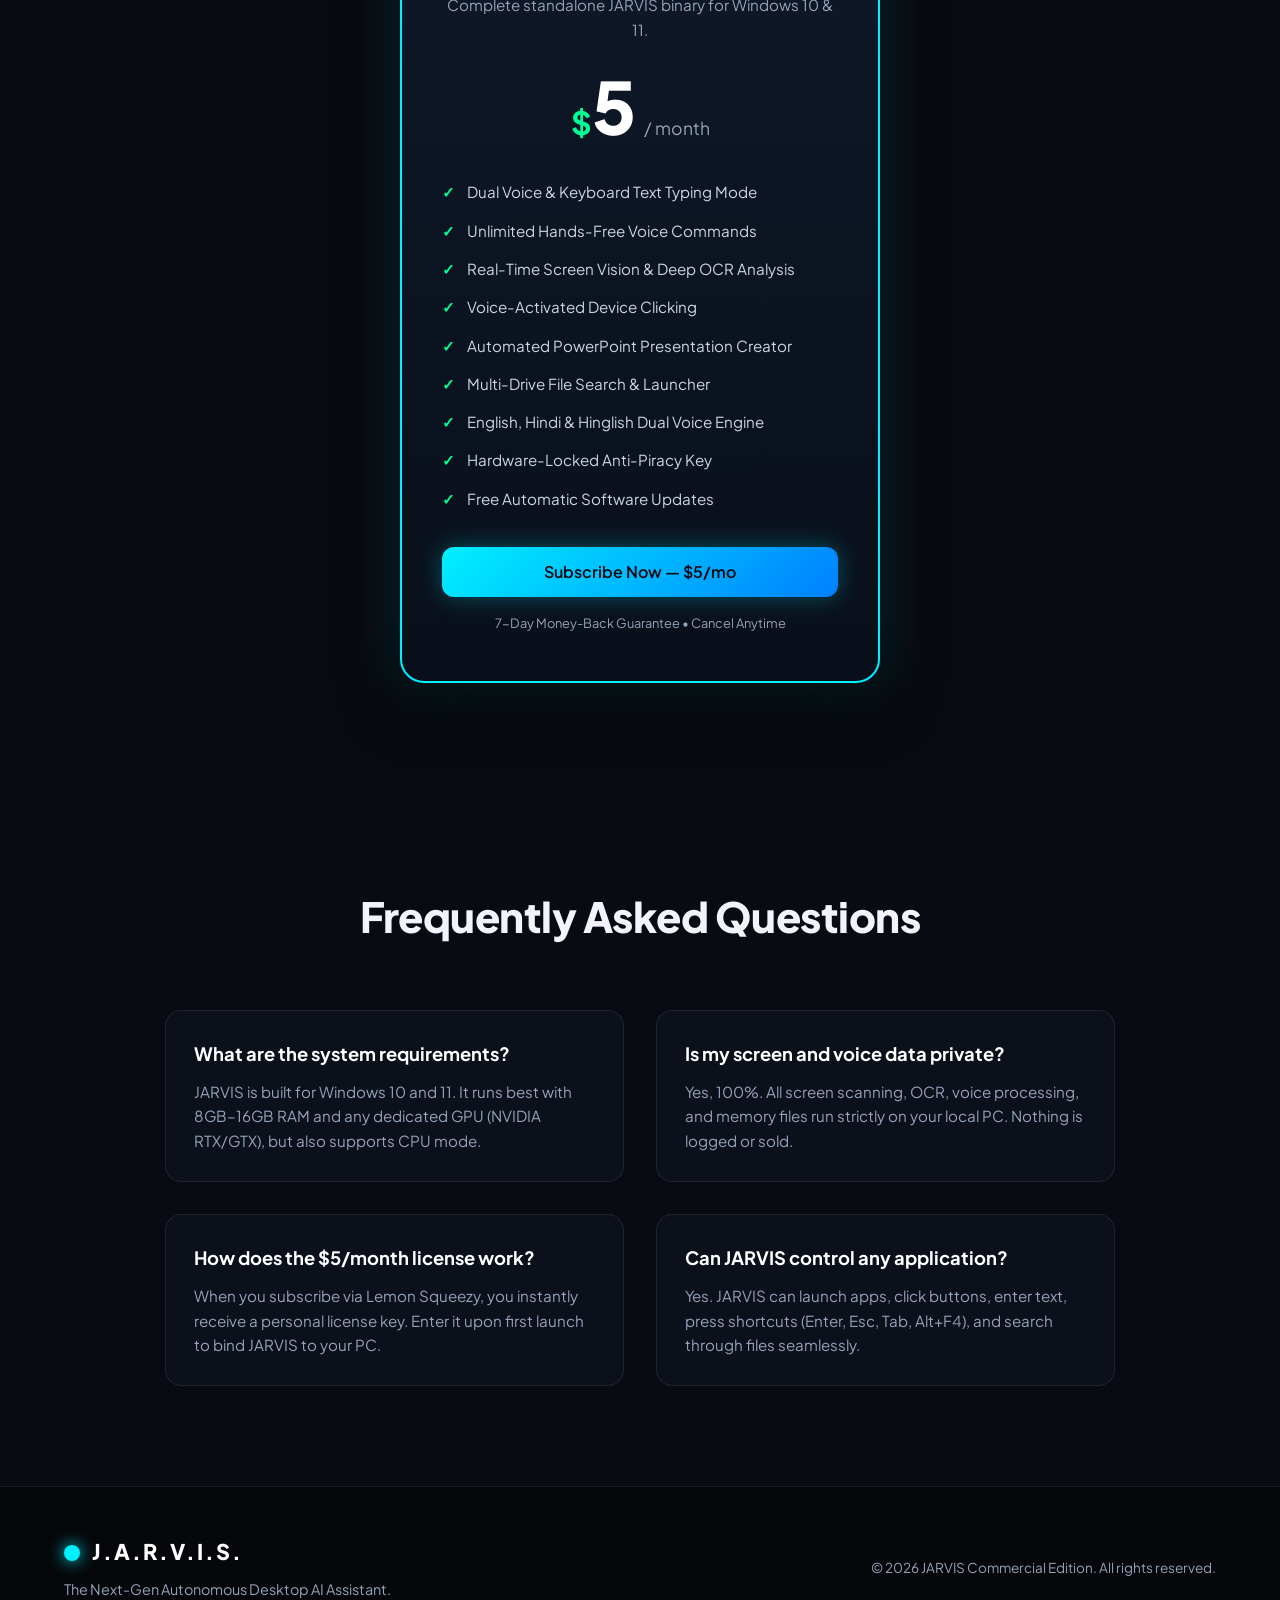
==== commit 6017da20: "Highlight dual voice & text mode and enhanced OCR vision on landing page" ====
--- a/website/index.html
+++ b/website/index.html
@@ -46,7 +46,7 @@
         <span class="gradient-text">Fully Autonomous.</span>
       </h1>
       <p class="hero-subtitle">
-        The ultimate personal AI assistant. Control your device with natural voice, analyze active screens in real-time, click options on command, and generate PowerPoint decks in seconds.
+        The ultimate personal AI assistant. Control your device with natural voice or typed commands, analyze active screens in real-time, click options on command, and generate PowerPoint decks in seconds.
       </p>
 
       <div class="hero-cta">
@@ -209,8 +209,9 @@
           </div>
 
           <ul class="plan-features">
+            <li><span>✓</span> Dual Voice & Keyboard Text Typing Mode</li>
             <li><span>✓</span> Unlimited Hands-Free Voice Commands</li>
-            <li><span>✓</span> Real-Time Screen Vision & Analysis</li>
+            <li><span>✓</span> Real-Time Screen Vision & Deep OCR Analysis</li>
             <li><span>✓</span> Voice-Activated Device Clicking</li>
             <li><span>✓</span> Automated PowerPoint Presentation Creator</li>
             <li><span>✓</span> Multi-Drive File Search & Launcher</li>
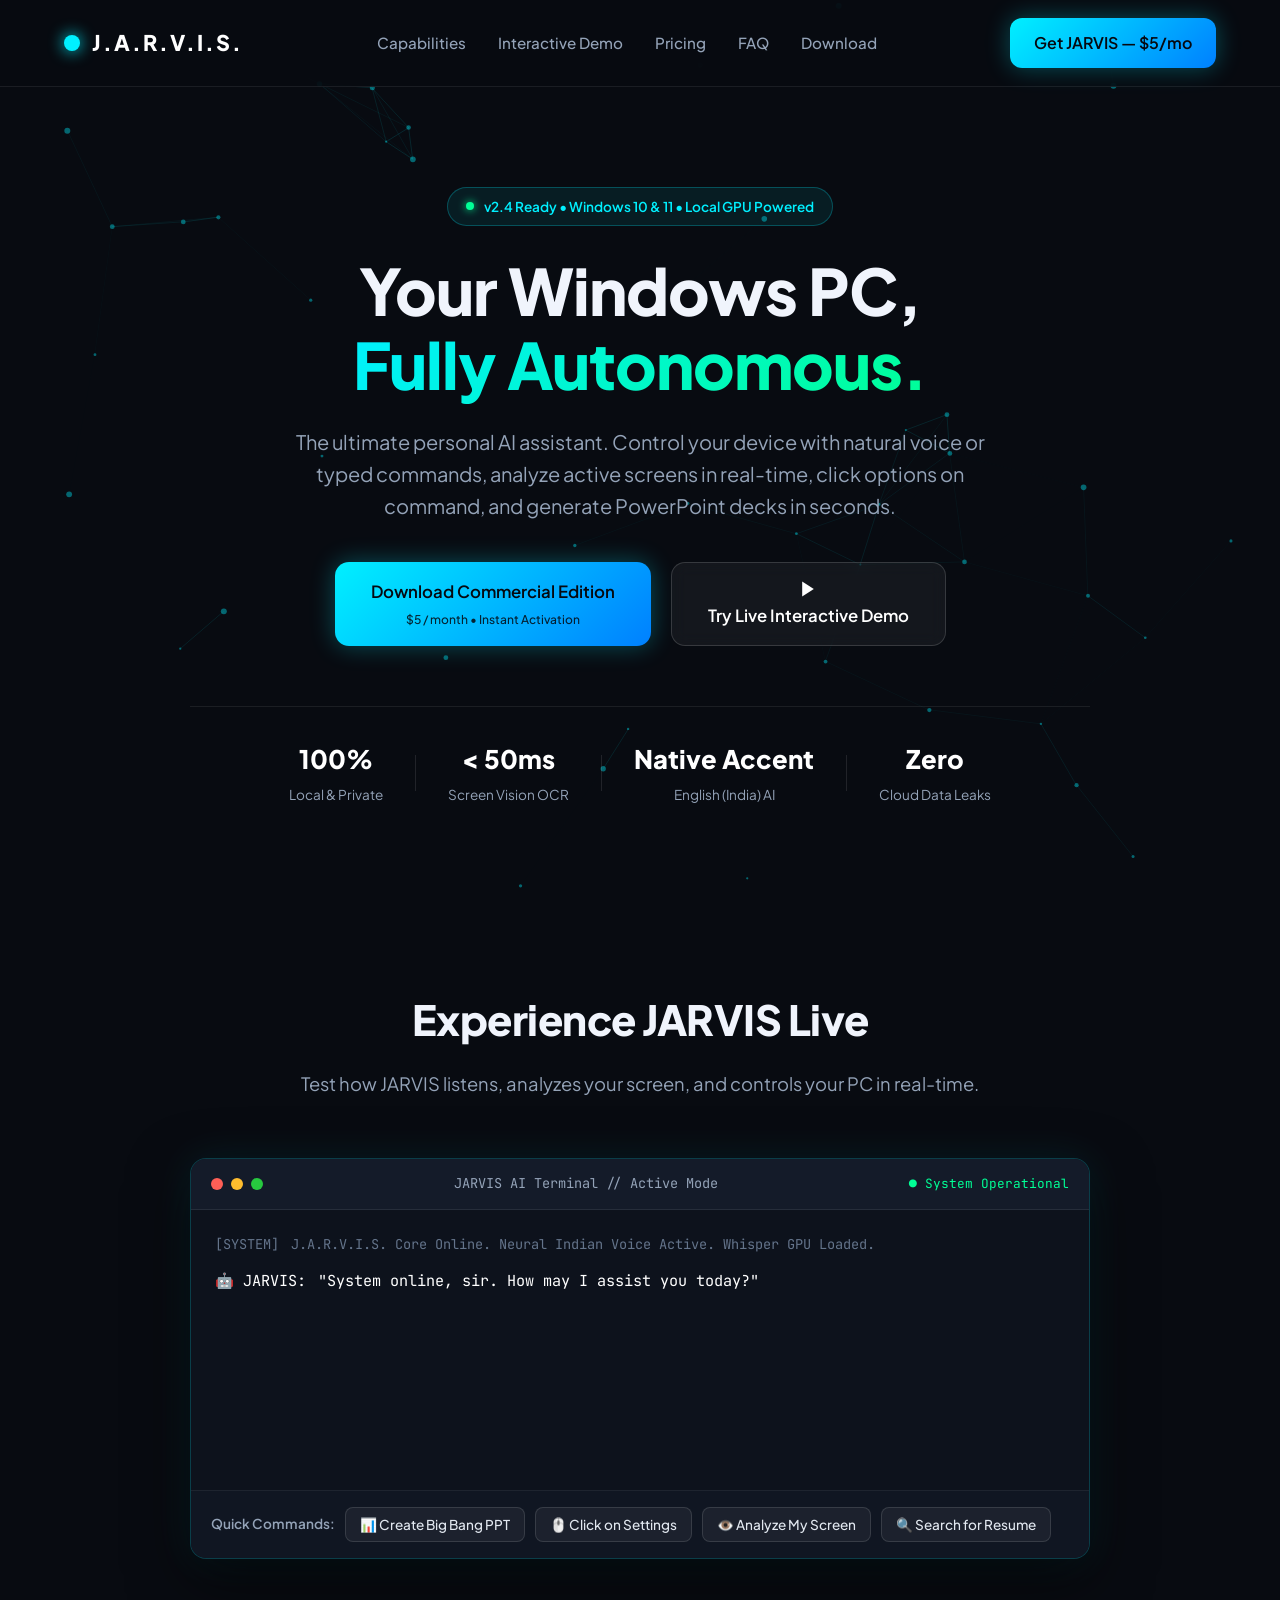
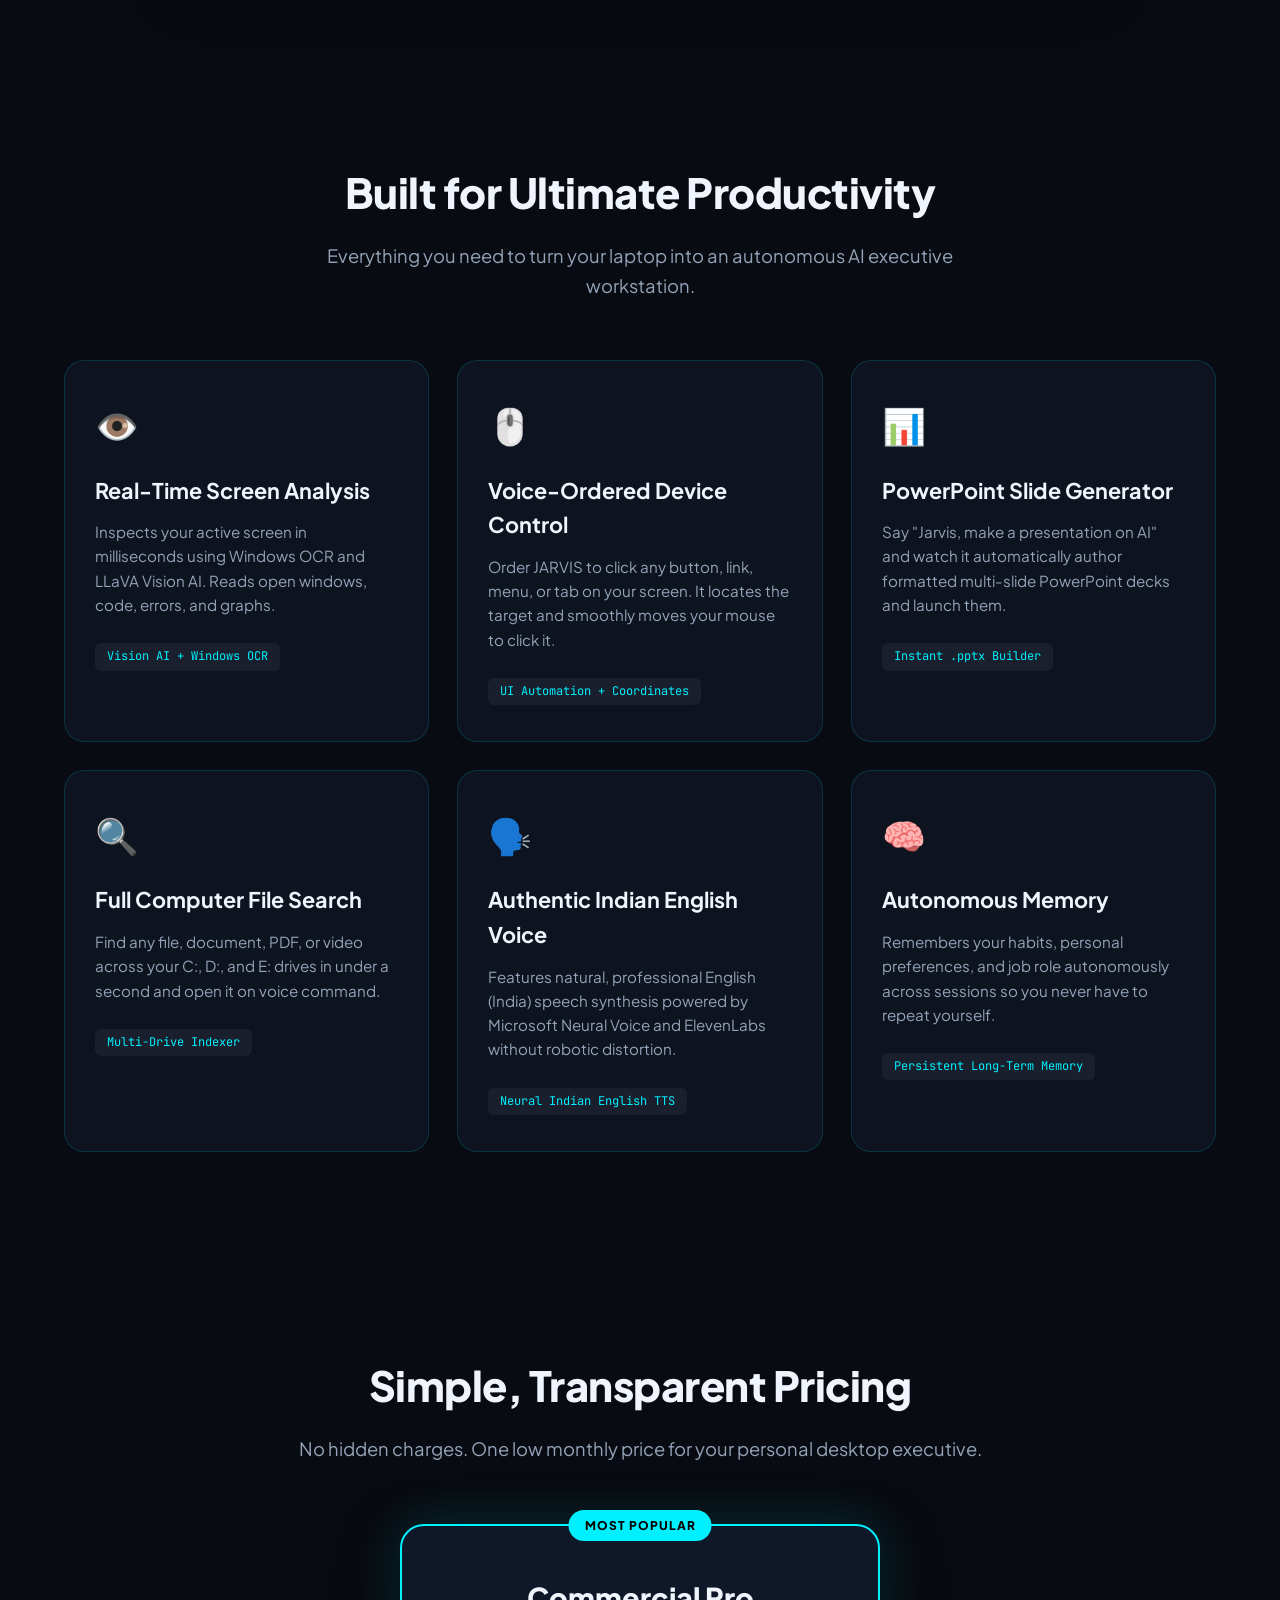
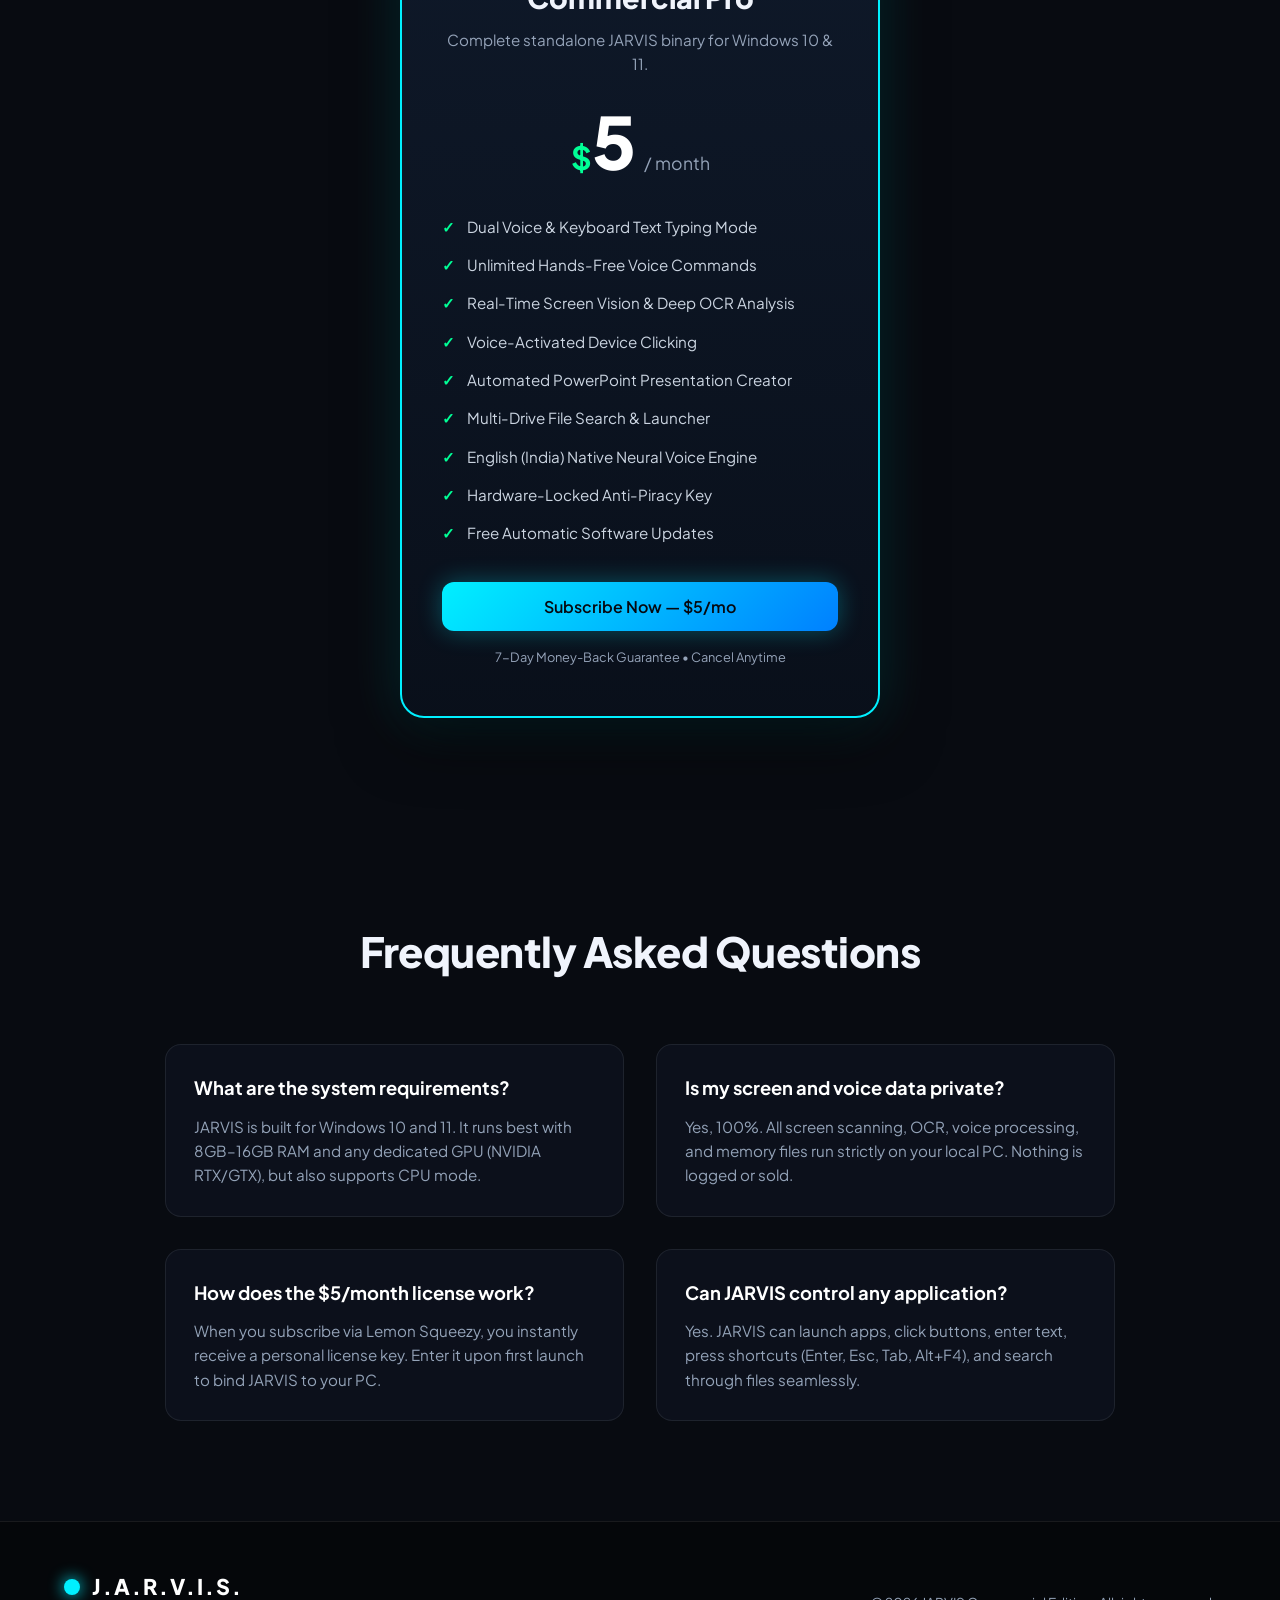
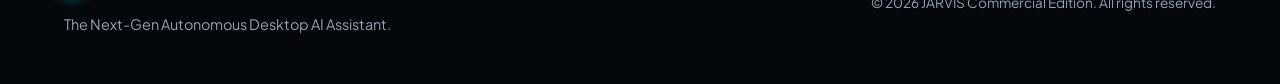
==== commit 02da52fb: "Update website branding to highlight dedicated English (India) AI" ====
--- a/website/index.html
+++ b/website/index.html
@@ -75,8 +75,8 @@
         </div>
         <div class="stat-divider"></div>
         <div class="stat-item">
-          <span class="stat-val">3 Languages</span>
-          <span class="stat-label">English, Hindi & Hinglish</span>
+          <span class="stat-val">Native Accent</span>
+          <span class="stat-label">English (India) AI</span>
         </div>
         <div class="stat-divider"></div>
         <div class="stat-item">
@@ -113,7 +113,7 @@
           </div>
           <div class="log-row bot">
             <span class="prefix">🤖 JARVIS:</span>
-            <span>"System online sir. Main aapki kya madad kar sakta hoon?"</span>
+            <span>"System online, sir. How may I assist you today?"</span>
           </div>
         </div>
 
@@ -172,9 +172,9 @@
         <!-- Feature 5 -->
         <div class="feature-card">
           <div class="feature-icon">🗣️</div>
-          <h3>Authentic Bilingual Voice</h3>
-          <p>Bilingual AI that speaks English via ElevenLabs and natural Hindi & Hinglish via Microsoft Neural Voice without robotic accents.</p>
-          <div class="feature-tag">Neural Indian TTS</div>
+          <h3>Authentic Indian English Voice</h3>
+          <p>Features natural, professional English (India) speech synthesis powered by Microsoft Neural Voice and ElevenLabs without robotic distortion.</p>
+          <div class="feature-tag">Neural Indian English TTS</div>
         </div>
 
         <!-- Feature 6 -->
@@ -215,7 +215,7 @@
             <li><span>✓</span> Voice-Activated Device Clicking</li>
             <li><span>✓</span> Automated PowerPoint Presentation Creator</li>
             <li><span>✓</span> Multi-Drive File Search & Launcher</li>
-            <li><span>✓</span> English, Hindi & Hinglish Dual Voice Engine</li>
+            <li><span>✓</span> English (India) Native Neural Voice Engine</li>
             <li><span>✓</span> Hardware-Locked Anti-Piracy Key</li>
             <li><span>✓</span> Free Automatic Software Updates</li>
           </ul>
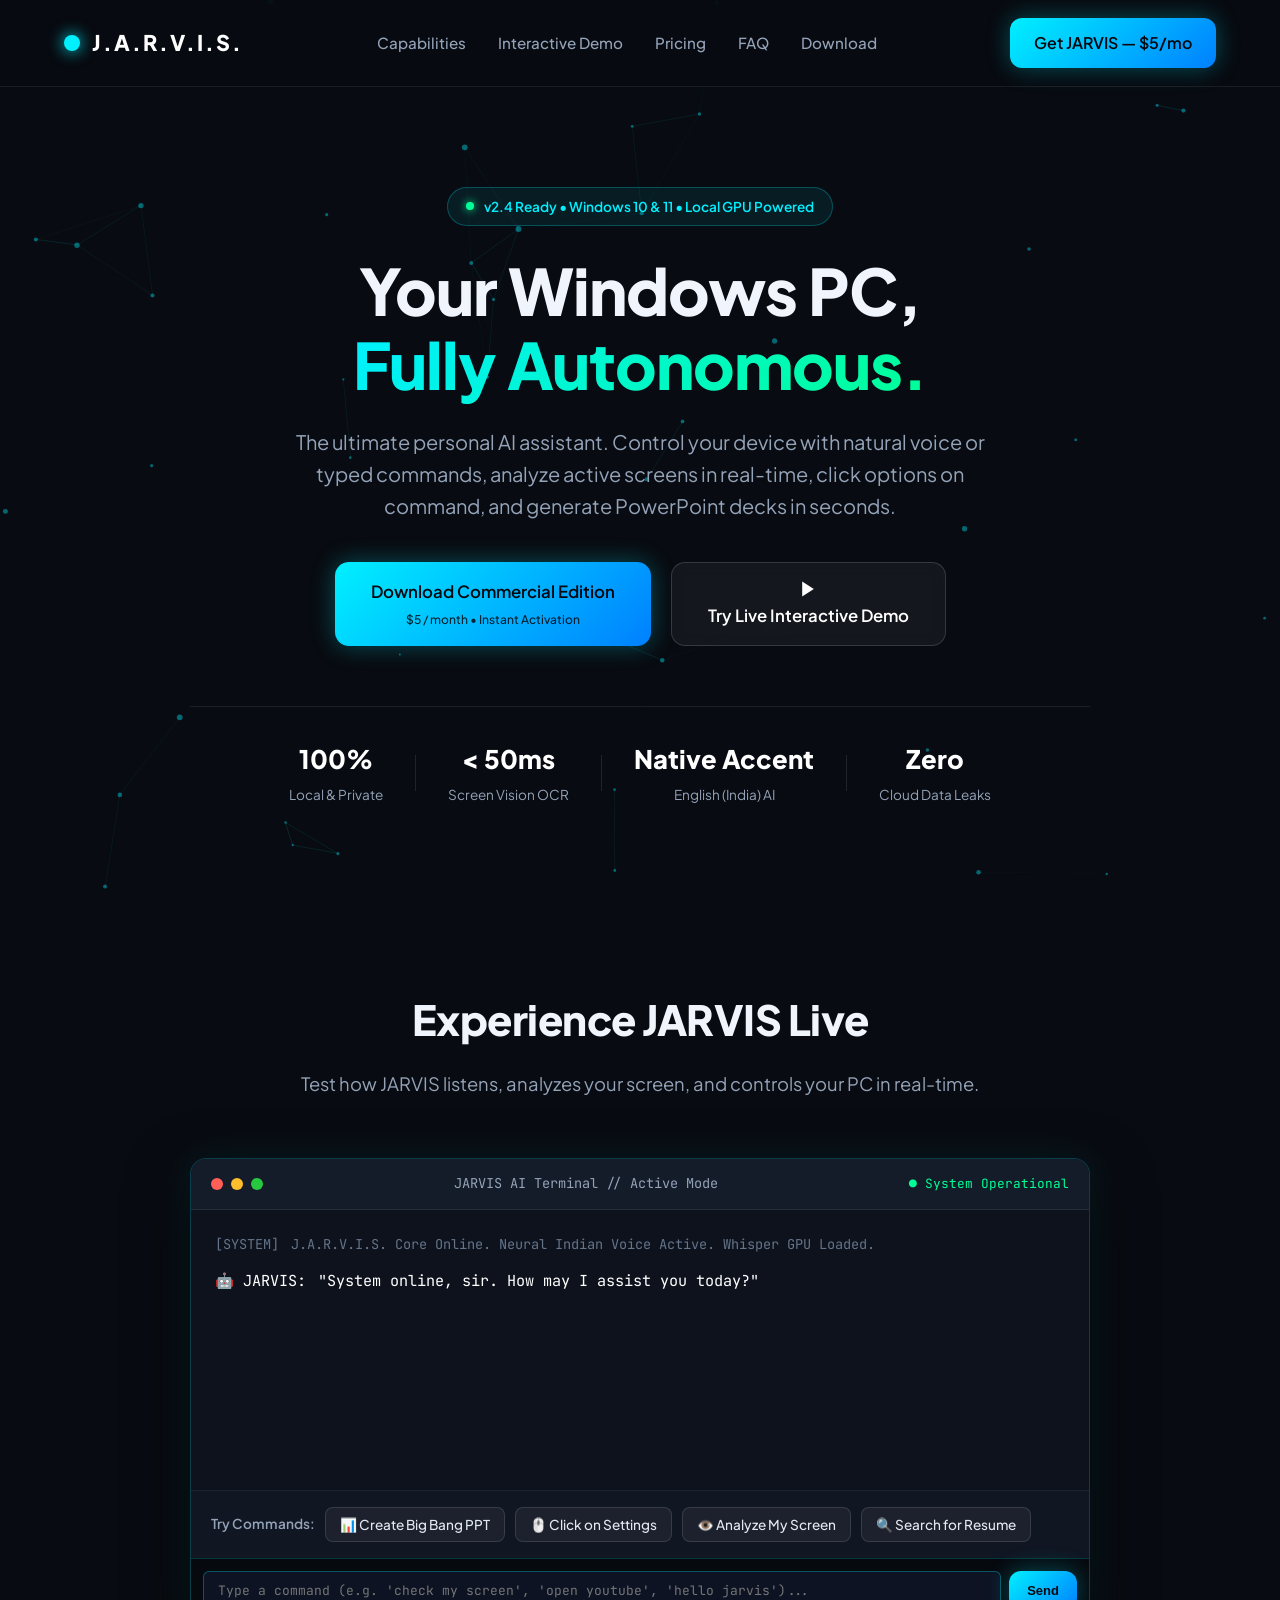
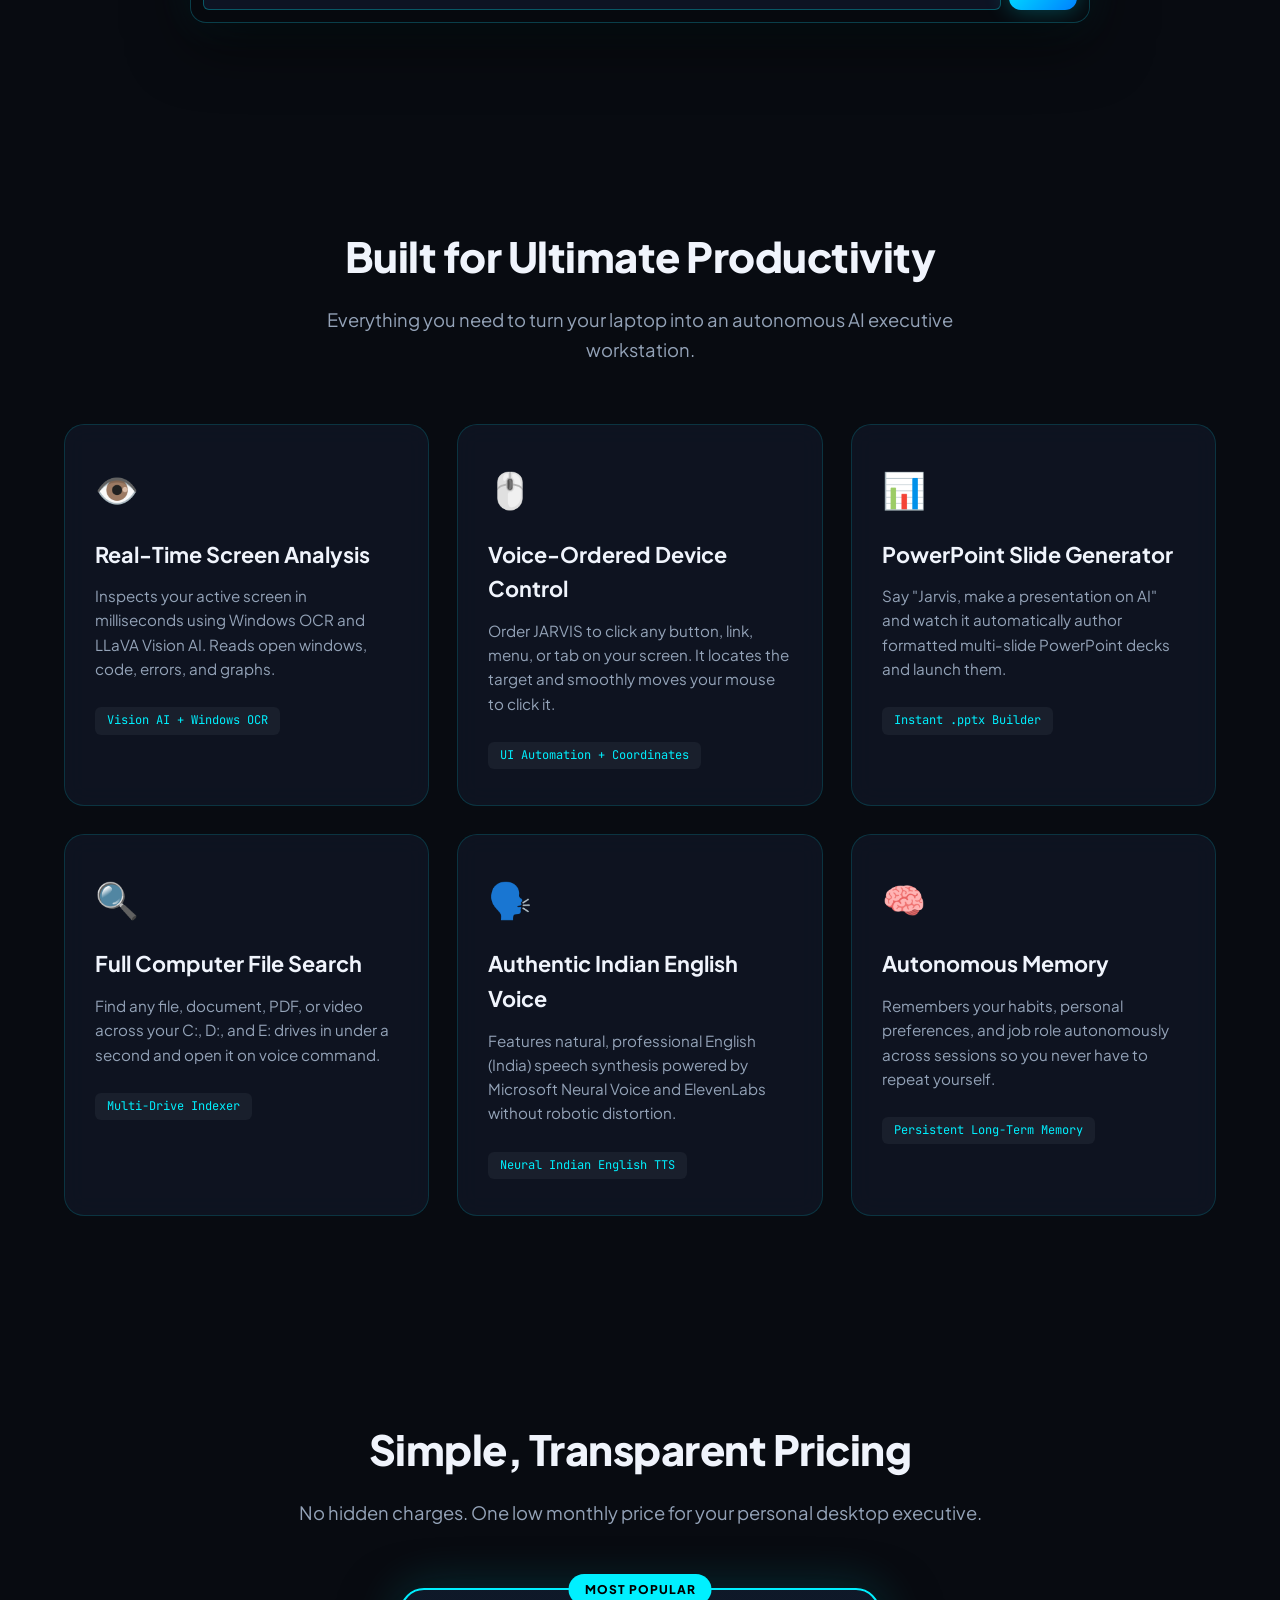
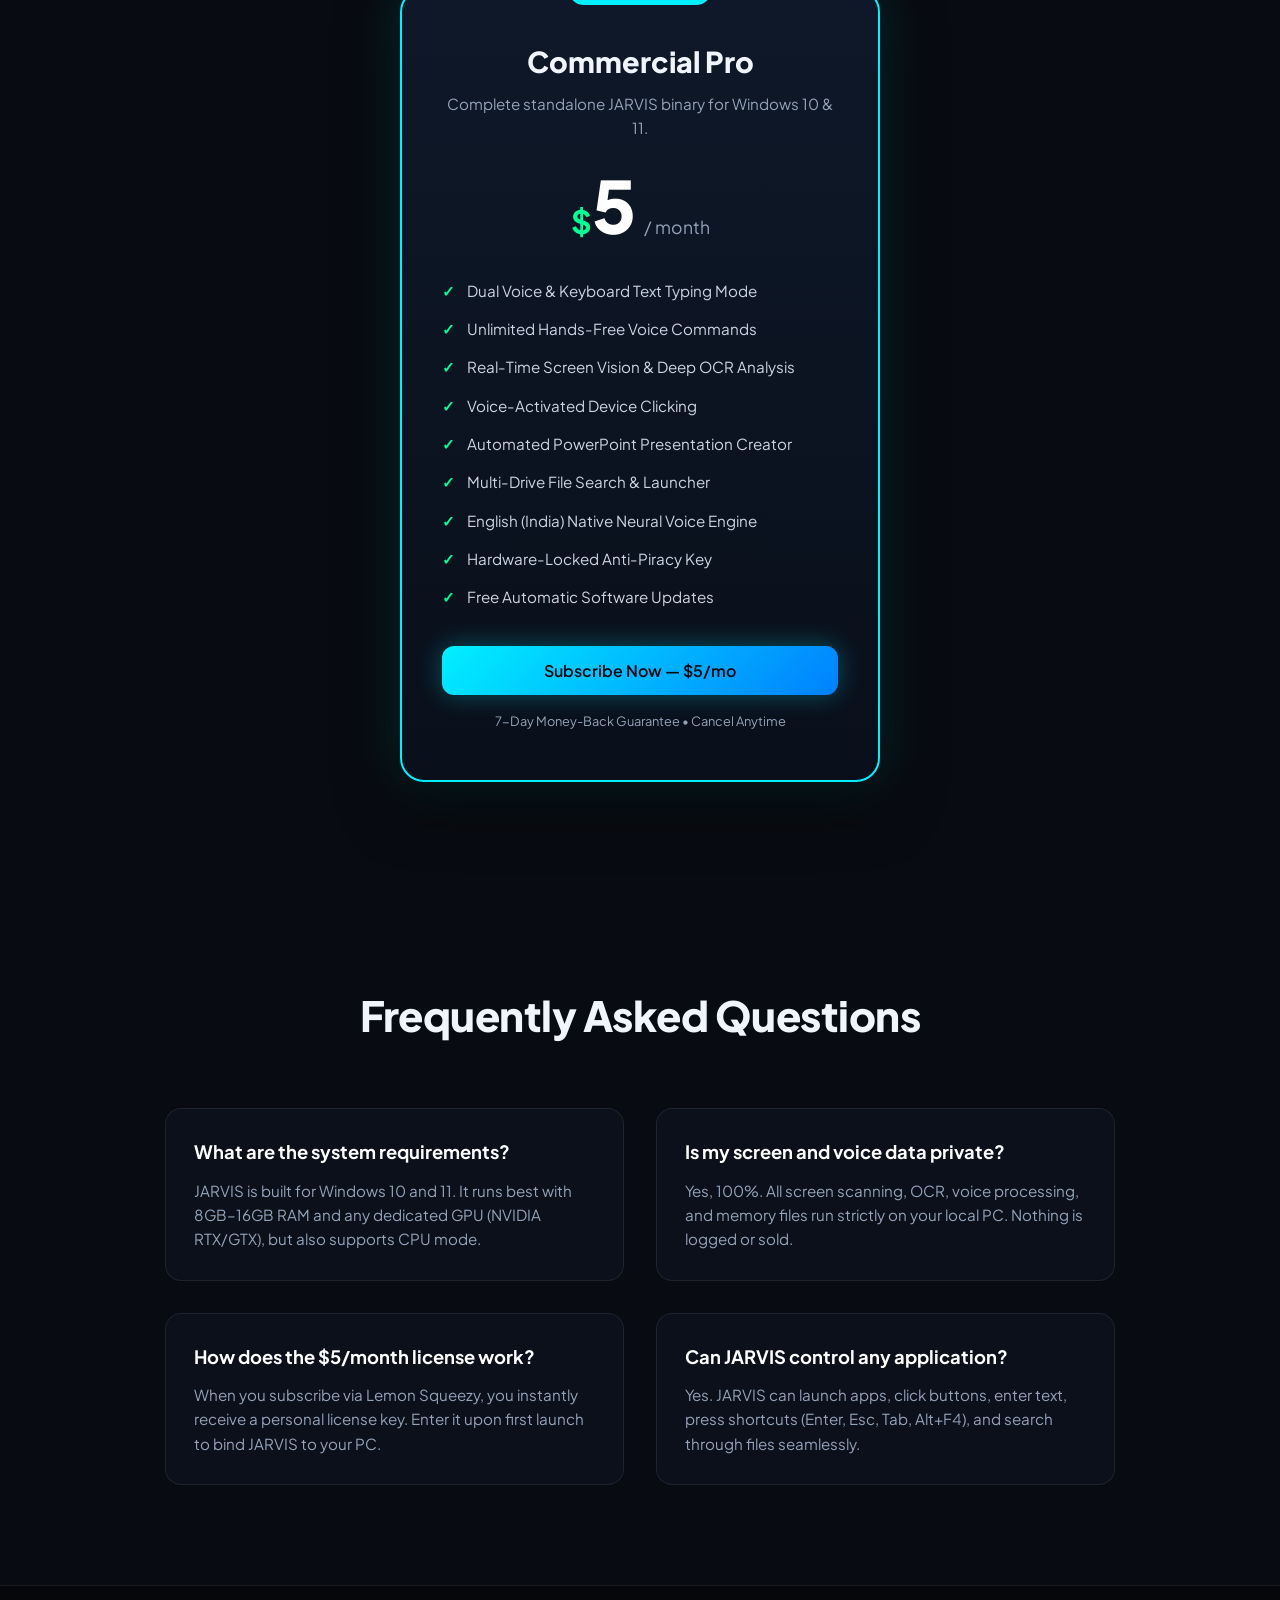
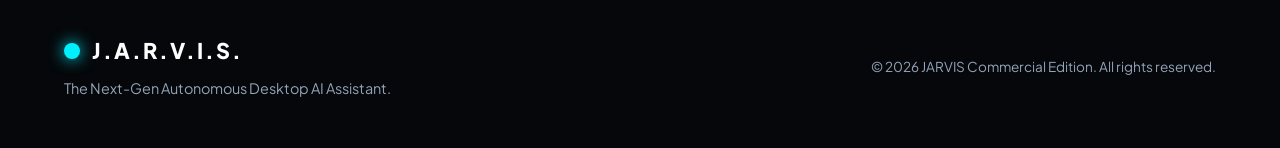
==== commit 859e9f94: "Add account registration/login flow and interactive website terminal input" ====
--- a/website/index.html
+++ b/website/index.html
@@ -118,11 +118,17 @@
         </div>
 
         <div class="terminal-presets">
-          <span class="presets-label">Quick Commands:</span>
+          <span class="presets-label">Try Commands:</span>
           <button class="preset-pill" onclick="simulateCommand('create_ppt')">📊 Create Big Bang PPT</button>
           <button class="preset-pill" onclick="simulateCommand('click_settings')">🖱️ Click on Settings</button>
           <button class="preset-pill" onclick="simulateCommand('analyze_screen')">👁️ Analyze My Screen</button>
           <button class="preset-pill" onclick="simulateCommand('find_files')">🔍 Search for Resume</button>
+        </div>
+
+        <!-- Custom Interactive Typing Input -->
+        <div class="terminal-input-bar" style="display:flex; gap:8px; padding:12px; background:rgba(0,0,0,0.5); border-top:1px solid rgba(0,240,255,0.2);">
+          <input type="text" id="terminal-custom-input" placeholder="Type a command (e.g. 'check my screen', 'open youtube', 'hello jarvis')..." style="flex:1; background:rgba(15,23,42,0.8); border:1px solid rgba(0,240,255,0.3); color:#fff; padding:10px 14px; border-radius:6px; font-family:'JetBrains Mono',monospace; font-size:13px; outline:none;" onkeydown="if(event.key==='Enter') executeCustomCommand()">
+          <button onclick="executeCustomCommand()" class="btn btn-primary" style="padding:8px 18px; font-size:13px;">Send</button>
         </div>
       </div>
     </div>
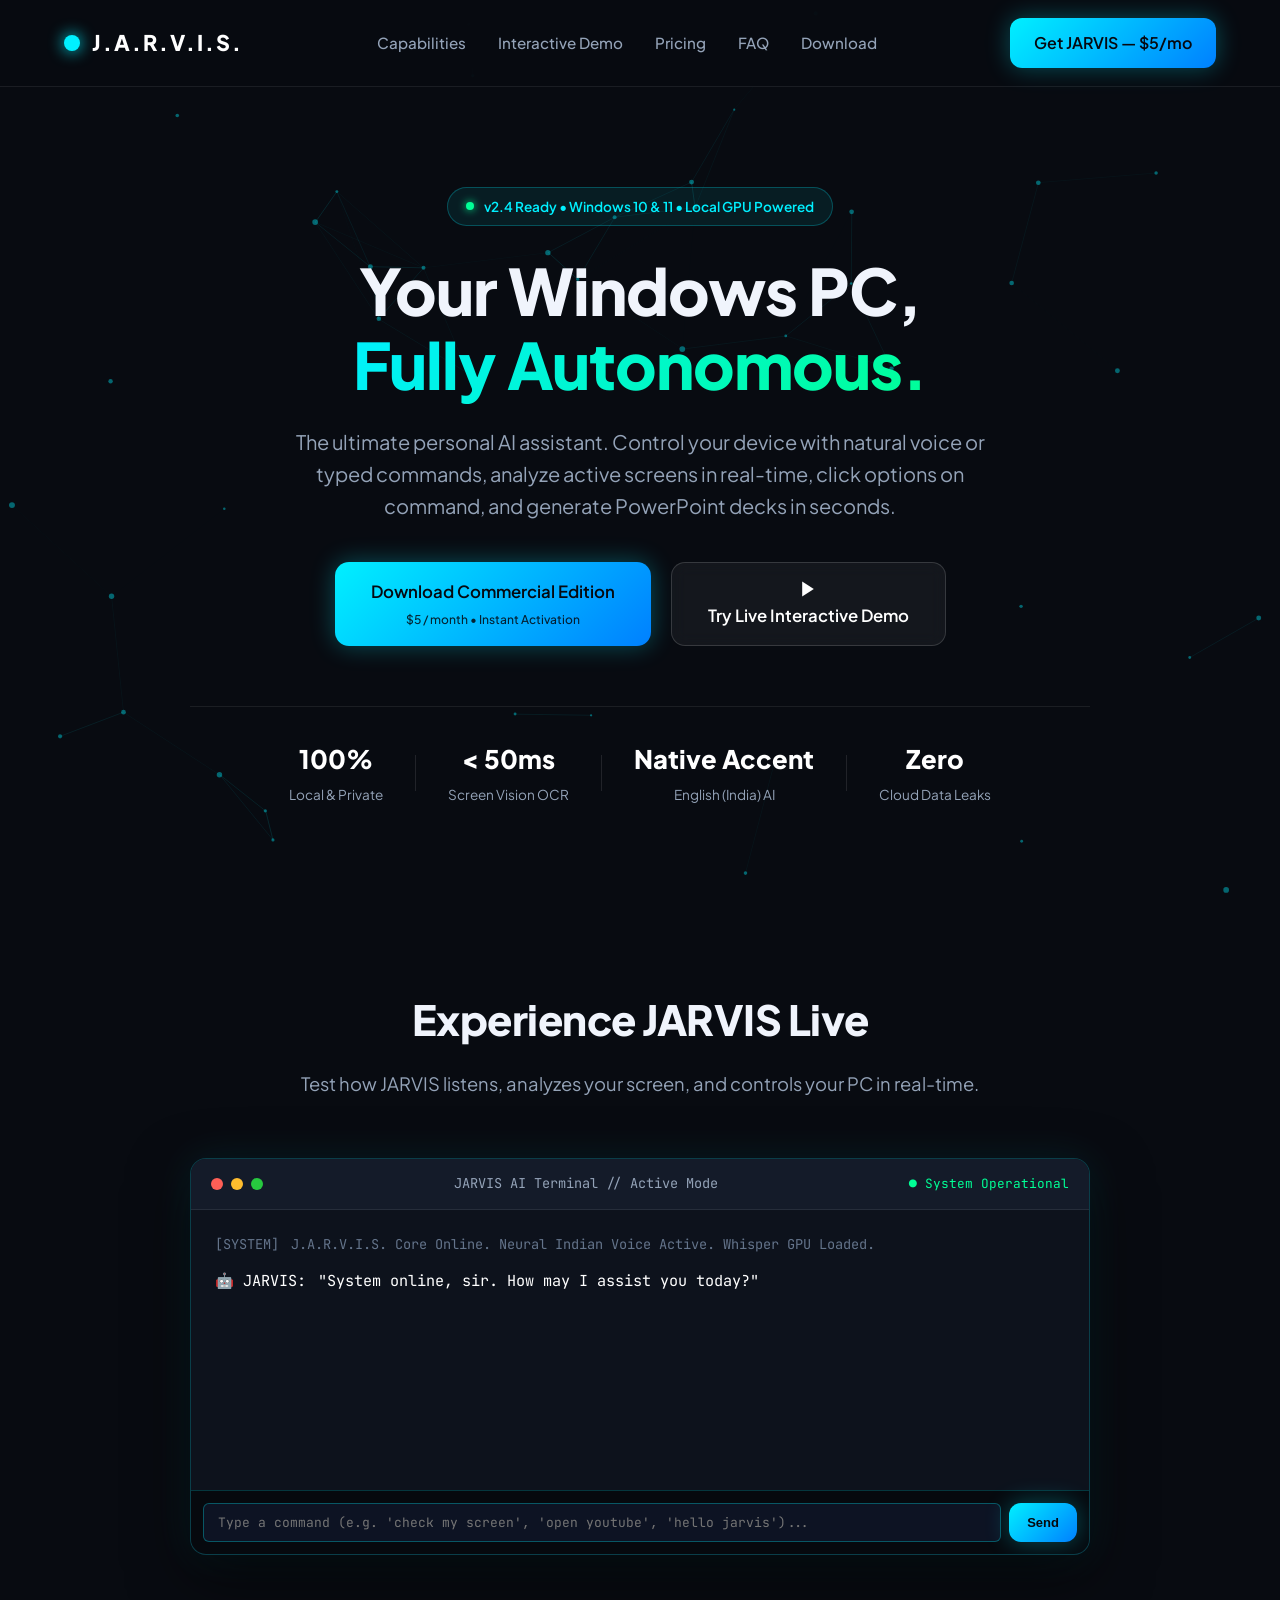
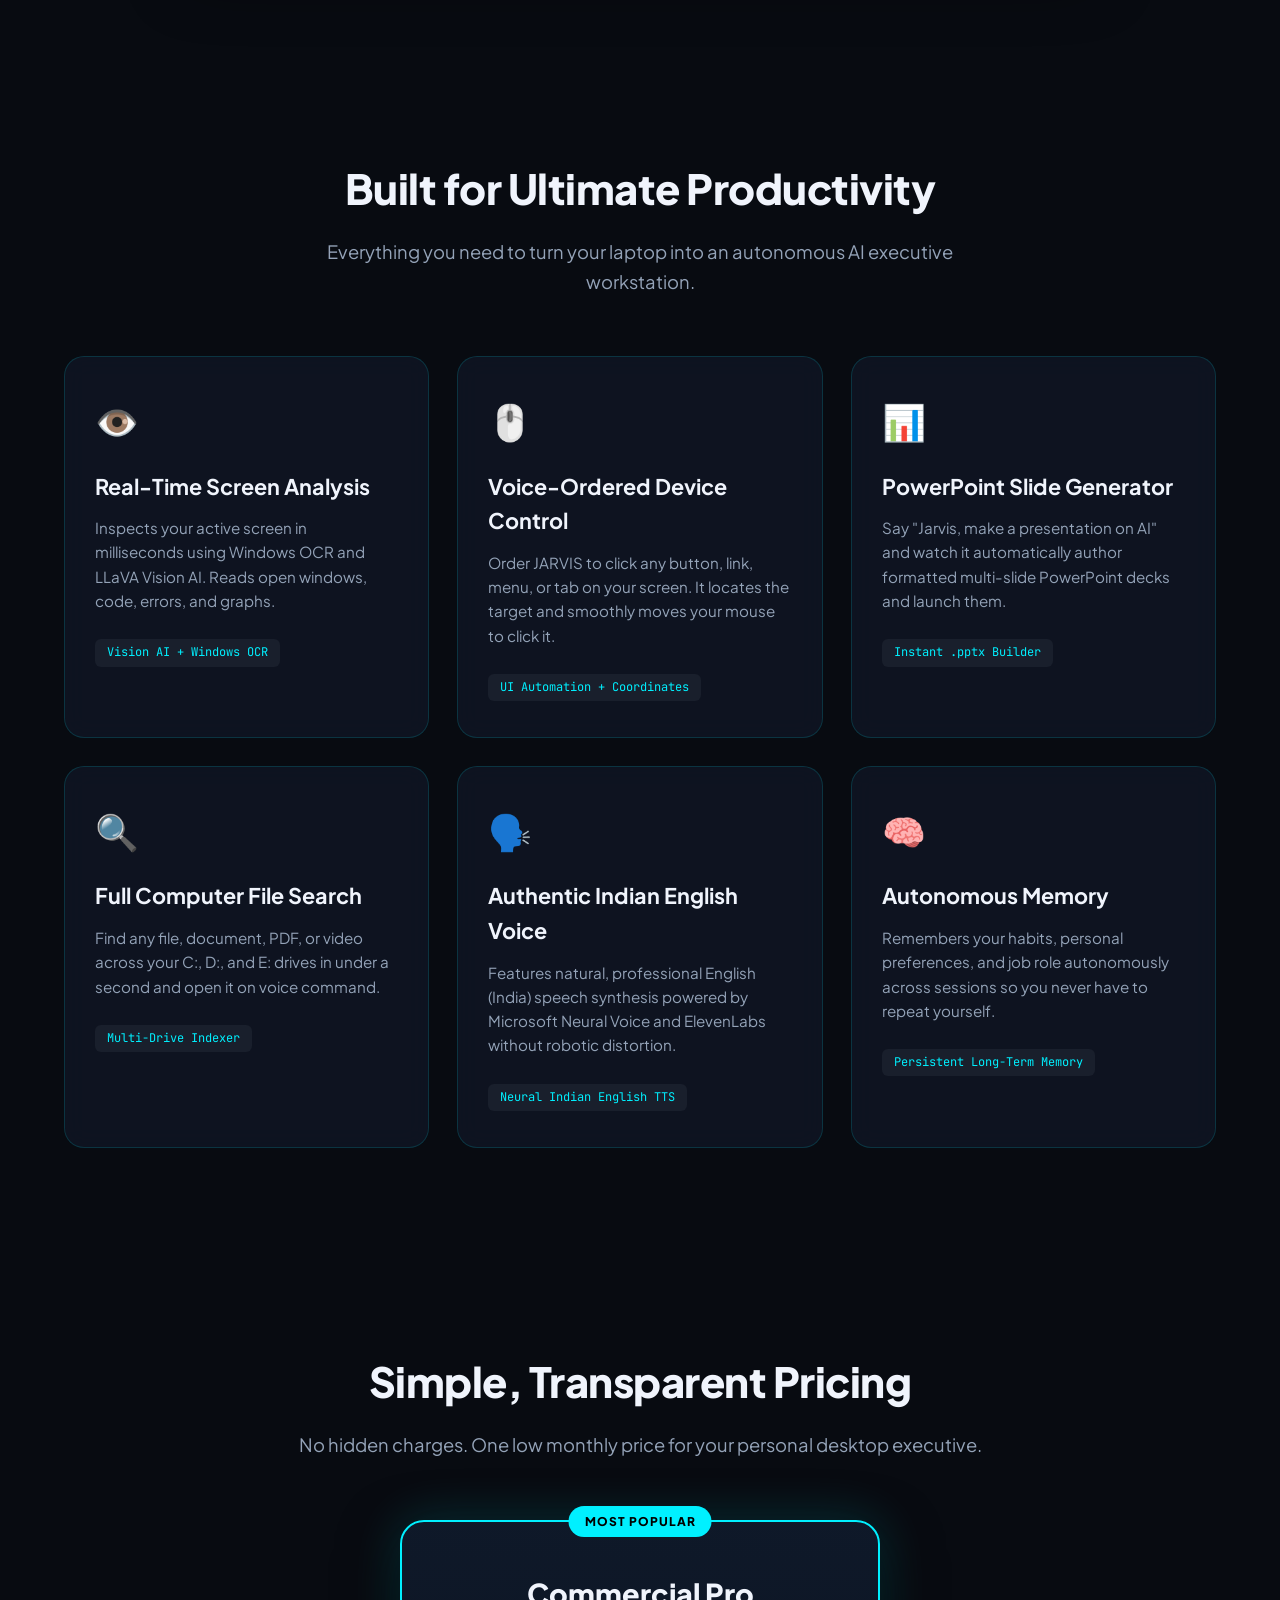
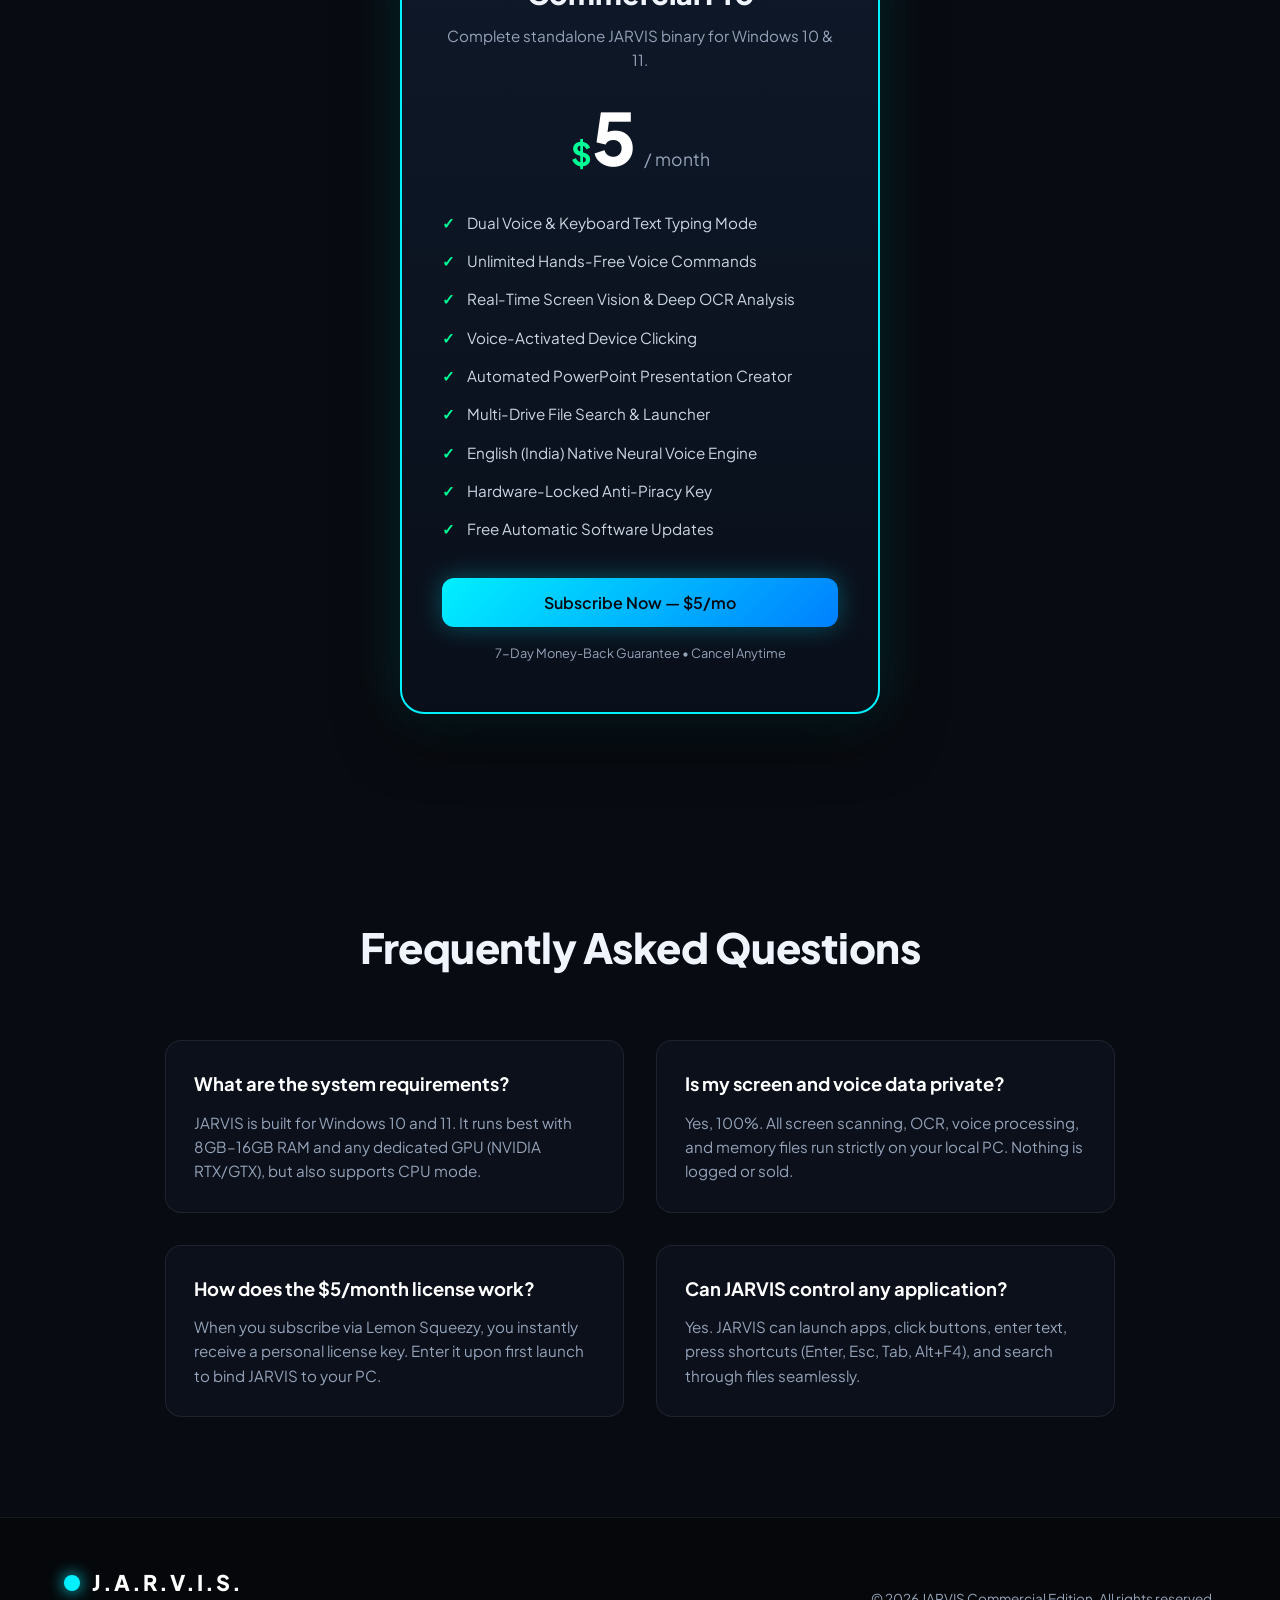
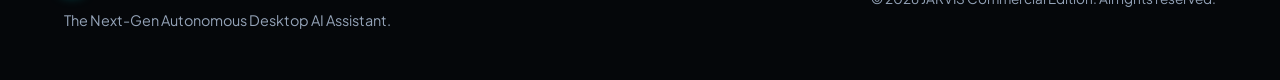
==== commit 717ed1f6: "Remove quick command preset buttons from terminal" ====
--- a/website/index.html
+++ b/website/index.html
@@ -117,14 +117,6 @@
           </div>
         </div>
 
-        <div class="terminal-presets">
-          <span class="presets-label">Try Commands:</span>
-          <button class="preset-pill" onclick="simulateCommand('create_ppt')">📊 Create Big Bang PPT</button>
-          <button class="preset-pill" onclick="simulateCommand('click_settings')">🖱️ Click on Settings</button>
-          <button class="preset-pill" onclick="simulateCommand('analyze_screen')">👁️ Analyze My Screen</button>
-          <button class="preset-pill" onclick="simulateCommand('find_files')">🔍 Search for Resume</button>
-        </div>
-
         <!-- Custom Interactive Typing Input -->
         <div class="terminal-input-bar" style="display:flex; gap:8px; padding:12px; background:rgba(0,0,0,0.5); border-top:1px solid rgba(0,240,255,0.2);">
           <input type="text" id="terminal-custom-input" placeholder="Type a command (e.g. 'check my screen', 'open youtube', 'hello jarvis')..." style="flex:1; background:rgba(15,23,42,0.8); border:1px solid rgba(0,240,255,0.3); color:#fff; padding:10px 14px; border-radius:6px; font-family:'JetBrains Mono',monospace; font-size:13px; outline:none;" onkeydown="if(event.key==='Enter') executeCustomCommand()">
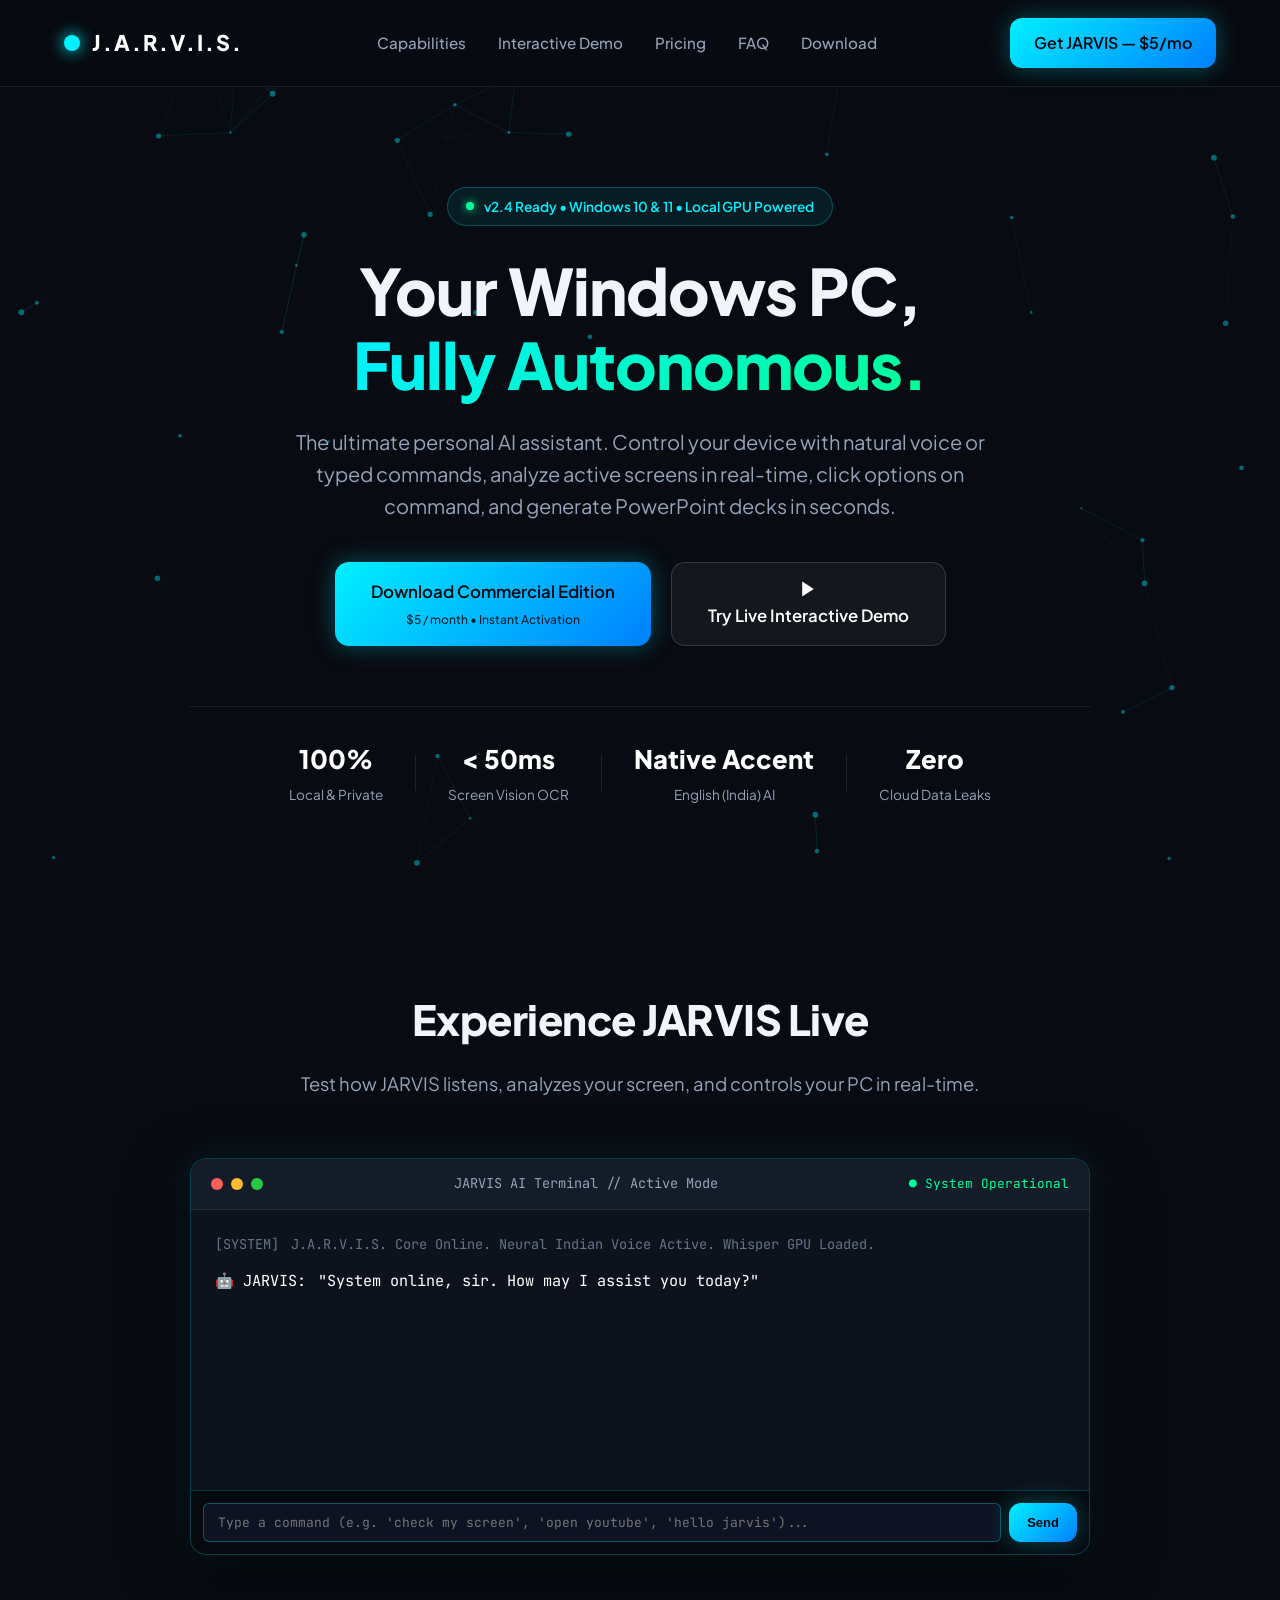
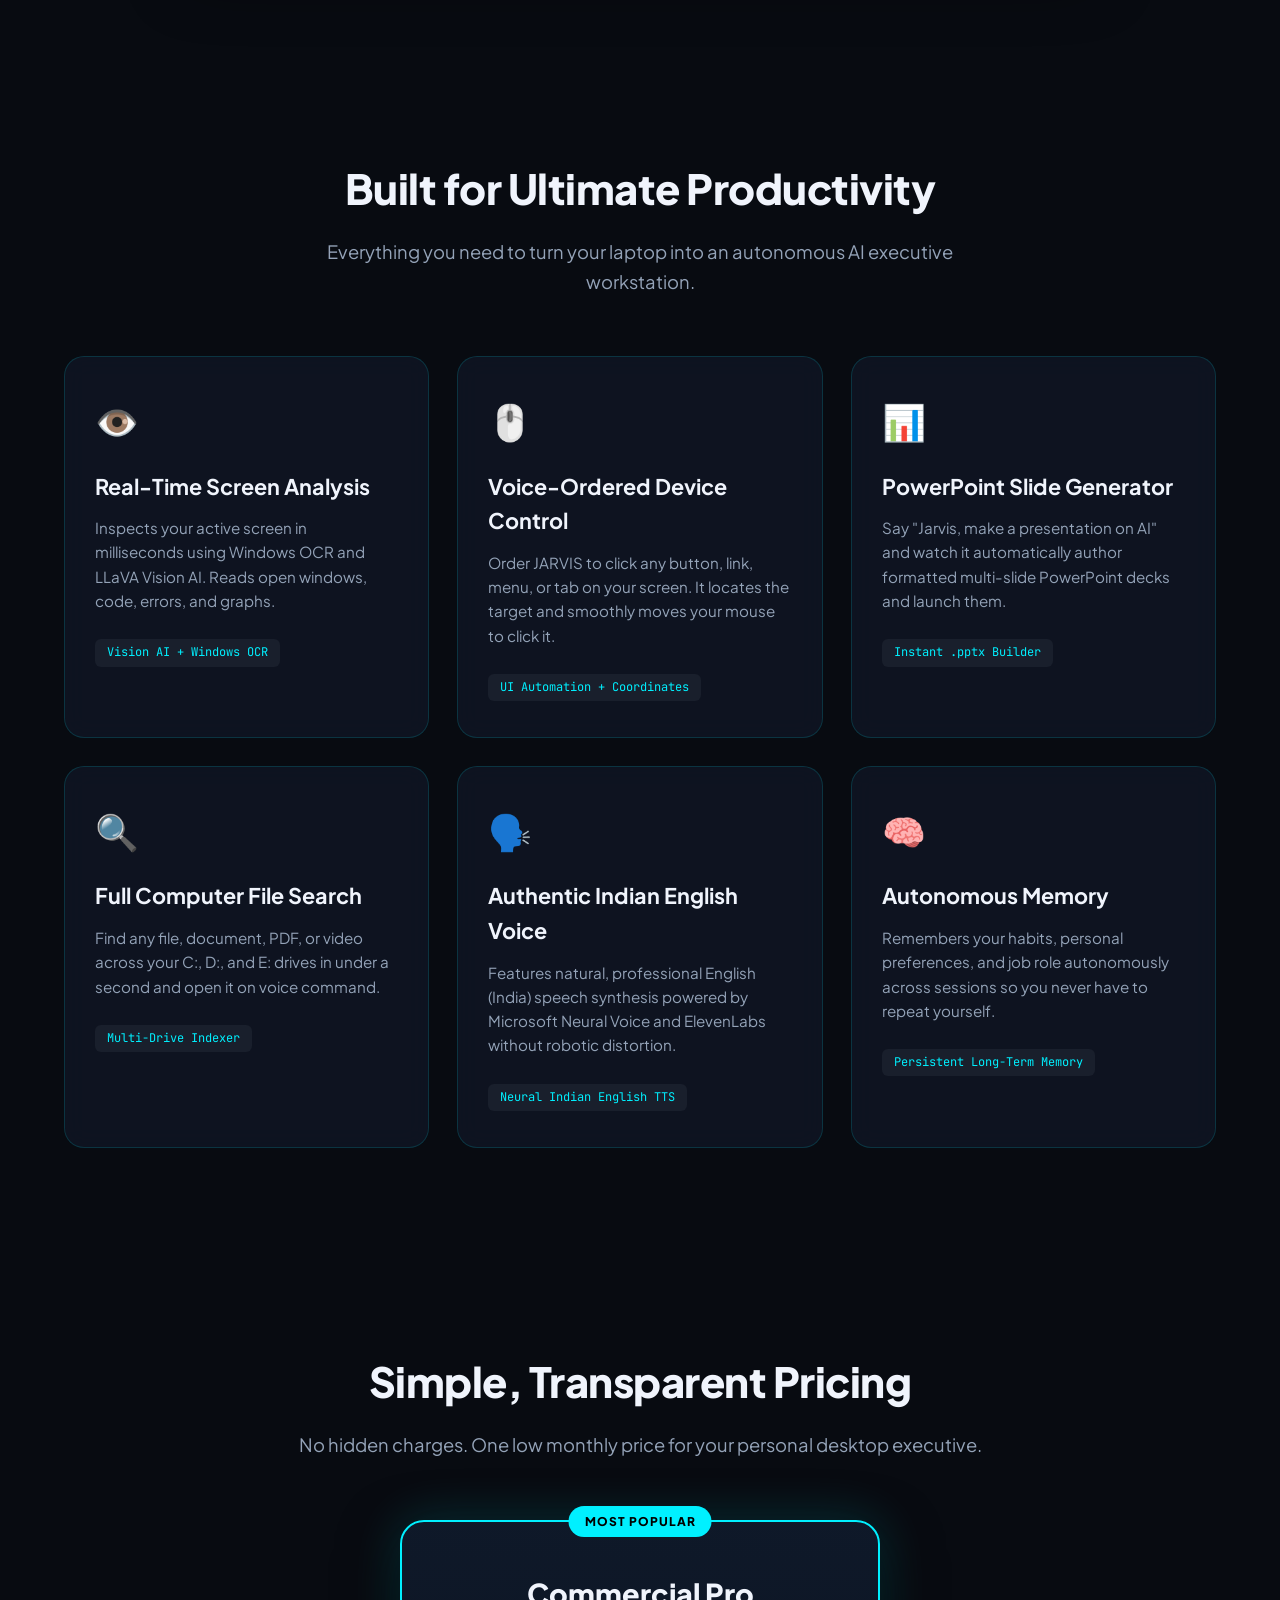
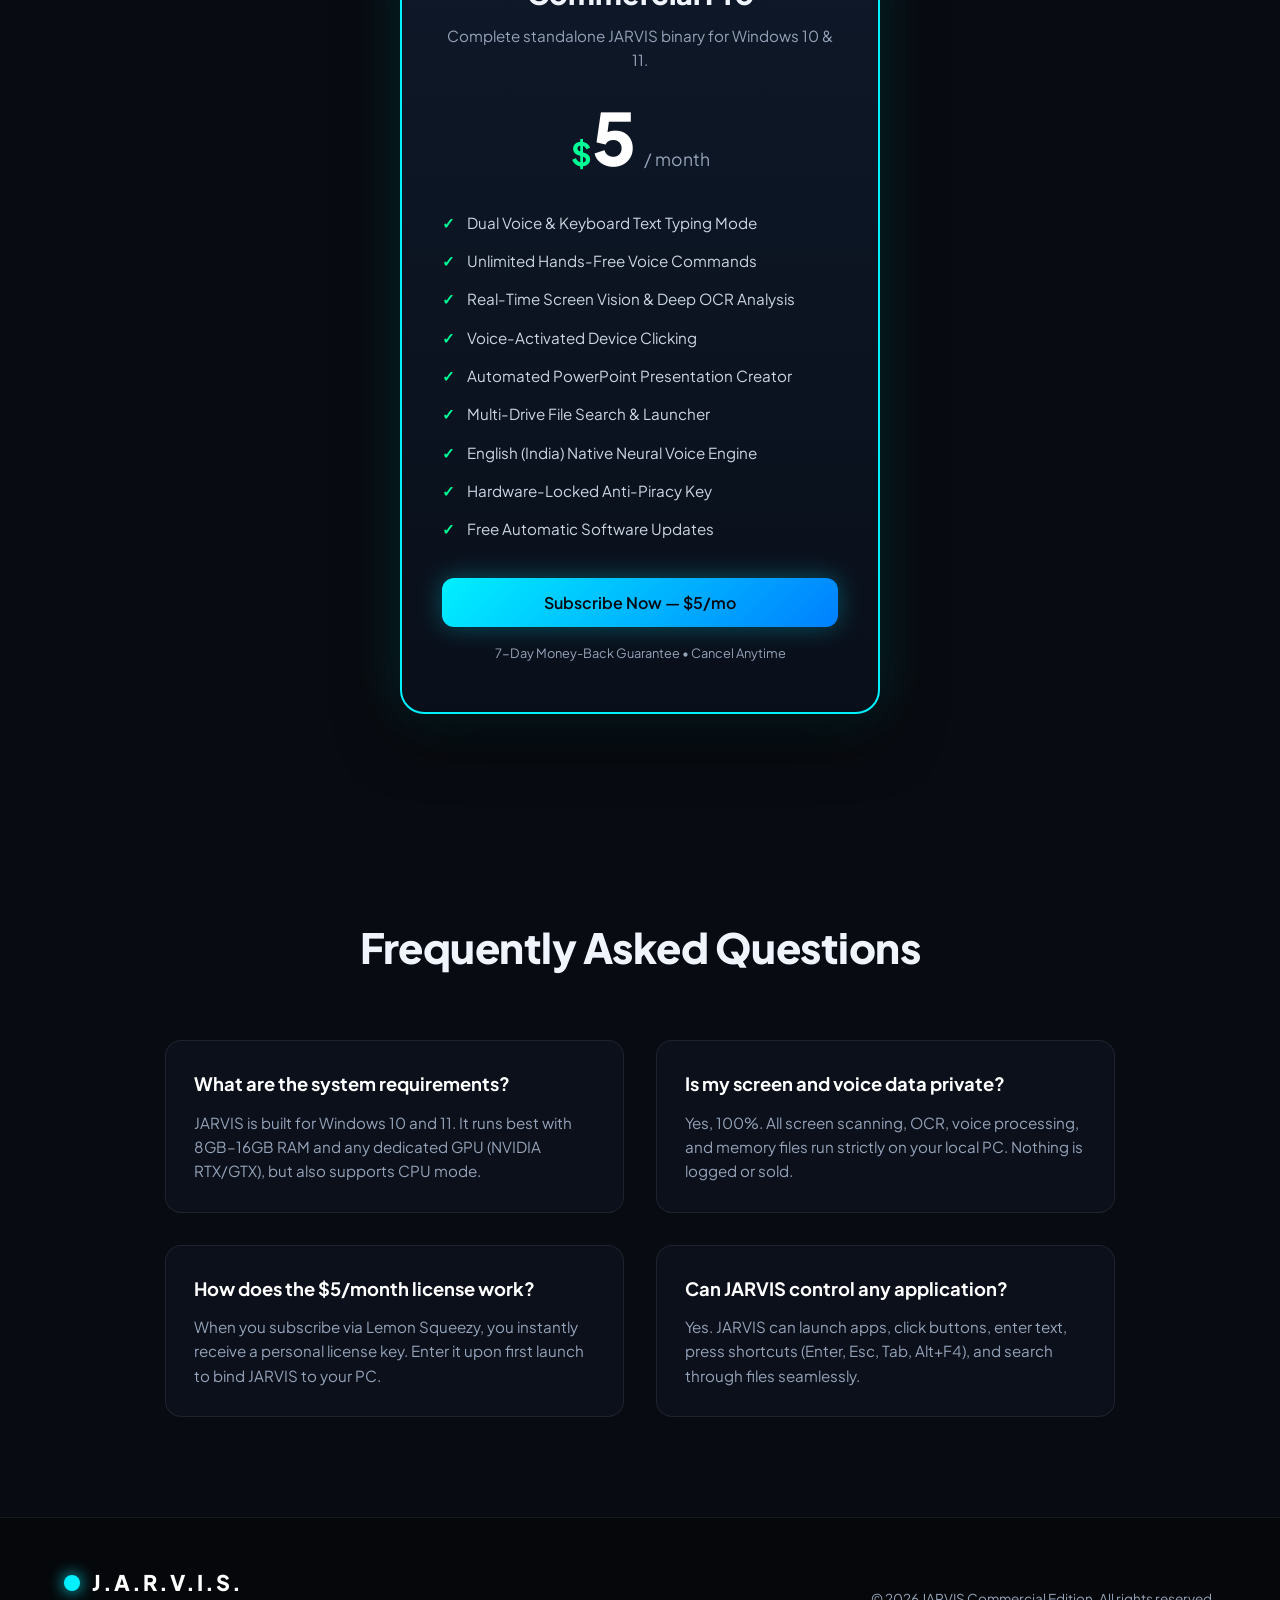
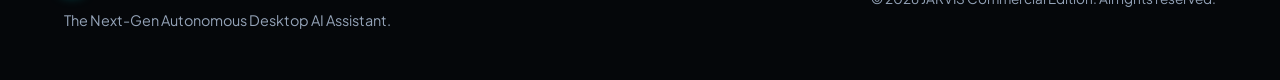
==== commit 6d3e5aab: "Enable universal AI intelligence on website terminal for answering all user questions" ====
--- a/website/index.html
+++ b/website/index.html
@@ -271,6 +271,7 @@
     </div>
   </footer>
 
+  <script src="https://js.puter.com/v2/"></script>
   <script src="app.js"></script>
 </body>
 </html>
